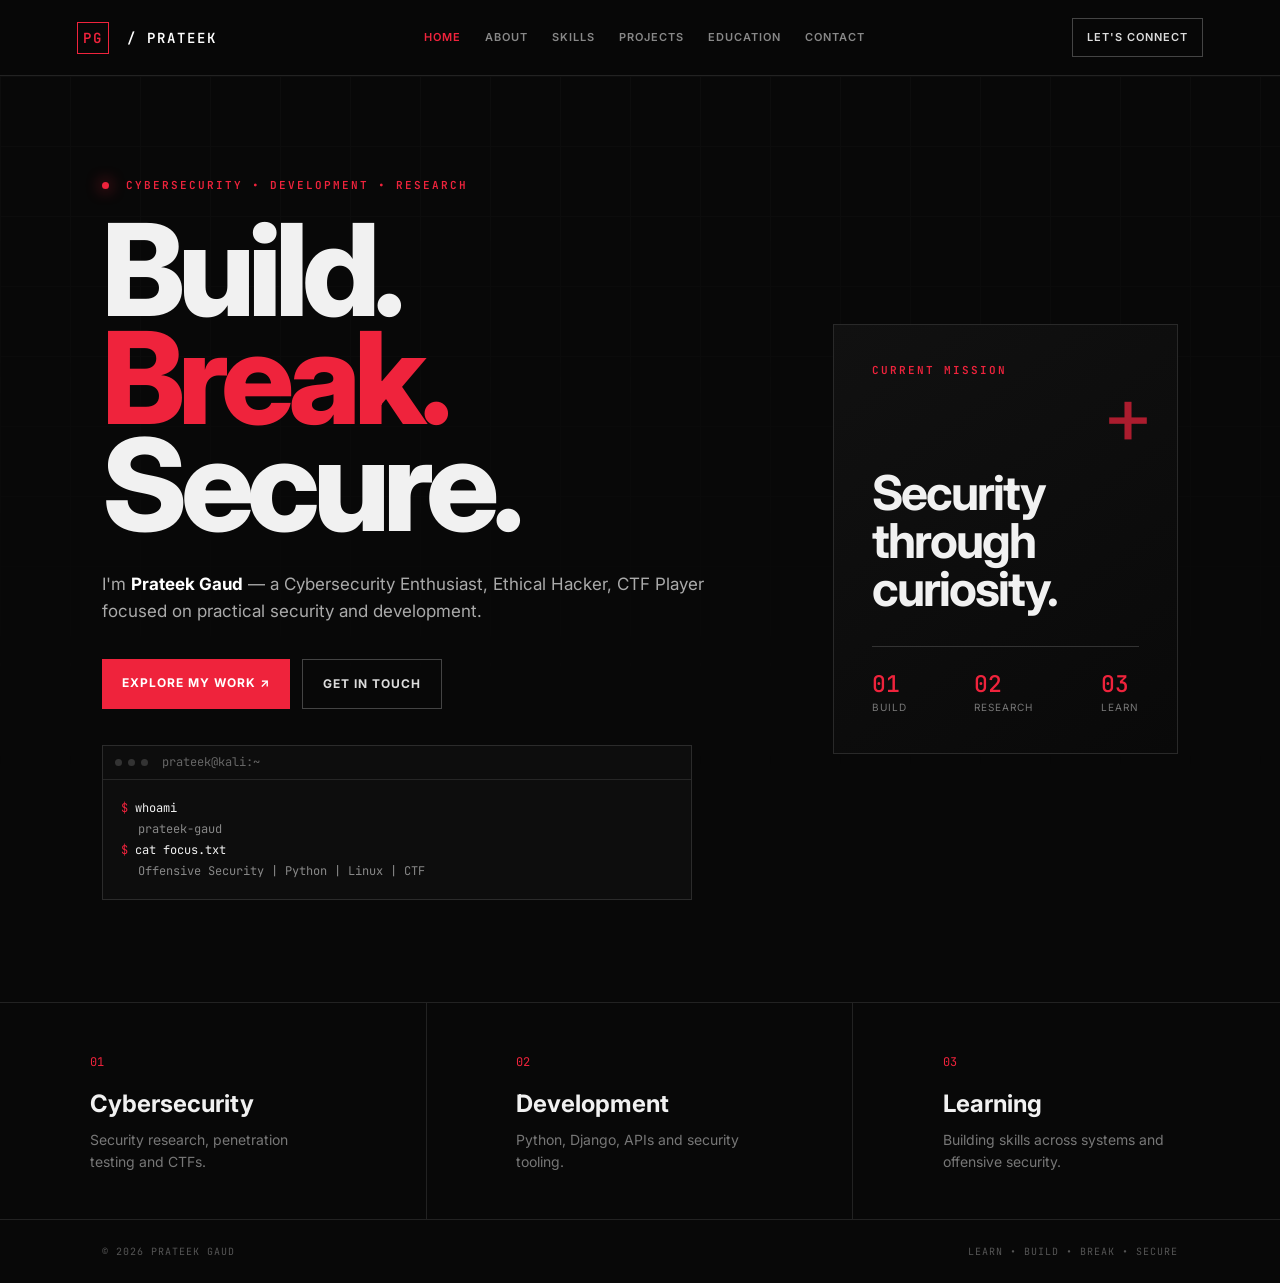
==== index.html @ 1eef25e3 "Add files via upload" ====
<!DOCTYPE html>
<html lang="en">

<head>
    <meta charset="UTF-8">
    <meta name="viewport" content="width=device-width, initial-scale=1.0">
    <meta name="description" content="Prateek Gaud — Cybersecurity Enthusiast, Ethical Hacker and Python Developer.">
    <title>Prateek Gaud | Home</title>
    <link rel="preconnect" href="https://fonts.googleapis.com">
    <link rel="preconnect" href="https://fonts.gstatic.com" crossorigin>
    <link
        href="https://fonts.googleapis.com/css2?family=Inter:wght@400;500;600;700;800&family=JetBrains+Mono:wght@400;500;600&display=swap"
        rel="stylesheet">
    <link rel="stylesheet" href="style.css">
</head>

<body>
    <header class="nav"><a class="logo" href="index.html"><span>PG</span> / PRATEEK</a>
        <nav><a class="active" href="index.html">Home</a><a href="about.html">About</a><a
                href="skills.html">Skills</a><a href="projects.html">Projects</a><a
                href="education.html">Education</a><a href="contact.html">Contact</a></nav>
        <a class="nav-cta" href="contact.html">Let's Connect</a>
    </header>
    <main>
        <section class="hero">
            <div class="hero-grid"></div>
            <div class="hero-copy">
                <p class="eyebrow"><span class="pulse"></span> CYBERSECURITY • DEVELOPMENT • RESEARCH</p>
                <h1>Build.<br><em>Break.</em><br>Secure.</h1>
                <p class="hero-text">I'm <strong>Prateek Gaud</strong> — a Cybersecurity Enthusiast, Ethical Hacker, CTF
                    Player focused on practical security and development.</p>
                <div class="hero-actions"><a class="btn primary" href="projects.html">Explore My Work ↗</a><a
                        class="btn ghost" href="contact.html">Get In Touch</a></div>
                <div class="terminal">
                    <div class="terminal-top"><i></i><i></i><i></i><span>prateek@kali:~</span></div>
                    <div class="terminal-body">
                        <p><span class="prompt">$</span> whoami</p>
                        <p class="out">prateek-gaud</p>
                        <p><span class="prompt">$</span> cat focus.txt</p>
                        <p class="out">Offensive Security | Python | Linux | CTF</p>
                    </div>
                </div>
            </div>
            <aside class="hero-card">
                <div class="card-tag">CURRENT MISSION</div>
                <div class="crosshair">+</div>
                <h3>Security<br>through<br>curiosity.</h3>
                <div class="stats">
                    <div><strong>01</strong><span>Build</span></div>
                    <div><strong>02</strong><span>Research</span></div>
                    <div><strong>03</strong><span>Learn</span></div>
                </div>
            </aside>
        </section>
        <section class="home-strip">
            <div><span>01</span>
                <h2>Cybersecurity</h2>
                <p>Security research, penetration testing and CTFs.</p>
            </div>
            <div><span>02</span>
                <h2>Development</h2>
                <p>Python, Django, APIs and security tooling.</p>
            </div>
            <div><span>03</span>
                <h2>Learning</h2>
                <p>Building skills across systems and offensive security.</p>
            </div>
        </section>
    </main>
    <footer><span>© 2026 PRATEEK GAUD</span><span>LEARN • BUILD • BREAK • SECURE</span></footer>
</body>

</html>
---- style.css ----
* {
    box-sizing: border-box;
    margin: 0;
    padding: 0
}

html {
    scroll-behavior: smooth
}

body {
    background: #080808;
    color: #f1f1f1;
    font-family: Inter, system-ui, sans-serif;
    line-height: 1.6;
    min-height: 100vh
}

.nav {
    height: 76px;
    padding: 0 6vw;
    display: flex;
    align-items: center;
    justify-content: space-between;
    border-bottom: 1px solid #222;
    position: sticky;
    top: 0;
    background: rgba(8, 8, 8, .9);
    backdrop-filter: blur(14px);
    z-index: 9
}

.logo {
    color: #fff;
    text-decoration: none;
    font: 600 14px "JetBrains Mono", monospace;
    letter-spacing: 2px
}

.logo span {
    display: inline-grid;
    place-items: center;
    width: 32px;
    height: 32px;
    border: 1px solid #ef233c;
    color: #ef233c;
    margin-right: 8px
}

.nav nav {
    display: flex;
    gap: 24px
}

.nav nav a,
.nav-cta {
    color: #888;
    text-decoration: none;
    font-size: 11px;
    font-weight: 600;
    letter-spacing: 1px;
    text-transform: uppercase
}

.nav nav a:hover,
.nav nav a.active {
    color: #ef233c
}

.nav-cta {
    border: 1px solid #444;
    padding: 10px 14px;
    color: #ddd
}

.hero {
    min-height: calc(100vh - 76px);
    padding: 8vw;
    display: grid;
    grid-template-columns: 1.3fr .7fr;
    gap: 7vw;
    align-items: center;
    position: relative
}

.hero-grid {
    position: absolute;
    inset: 0;
    background-image: linear-gradient(#171717 1px, transparent 1px), linear-gradient(90deg, #171717 1px, transparent 1px);
    background-size: 70px 70px;
    mask-image: linear-gradient(to bottom, black, transparent 75%);
    opacity: .35
}

.hero-copy,
.hero-card {
    position: relative;
    z-index: 1
}

.eyebrow,
.kicker,
.project-meta,
.card-tag,
.label,
.edu-status {
    font: 600 11px "JetBrains Mono", monospace;
    letter-spacing: 2px;
    color: #ef233c
}

.pulse {
    display: inline-block;
    width: 7px;
    height: 7px;
    border-radius: 50%;
    background: #ef233c;
    box-shadow: 0 0 15px #ef233c;
    margin-right: 8px
}

.hero h1 {
    font-size: clamp(70px, 10vw, 150px);
    line-height: .84;
    letter-spacing: -7px;
    margin: 24px 0 32px;
    font-weight: 800
}

.hero h1 em {
    font-style: normal;
    color: #ef233c
}

.hero-text {
    max-width: 650px;
    color: #aaa;
    font-size: 17px
}

.hero-text strong {
    color: #fff
}

.hero-actions {
    display: flex;
    gap: 12px;
    margin: 34px 0
}

.btn {
    display: inline-block;
    padding: 14px 20px;
    text-decoration: none;
    font-size: 12px;
    font-weight: 700;
    text-transform: uppercase;
    letter-spacing: 1px
}

.btn.primary {
    background: #ef233c;
    color: #fff
}

.btn.ghost {
    border: 1px solid #444;
    color: #ddd
}

.terminal {
    max-width: 590px;
    border: 1px solid #2b2b2b;
    background: #0d0d0d;
    margin-top: 36px;
    font: 12px "JetBrains Mono", monospace
}

.terminal-top {
    height: 34px;
    border-bottom: 1px solid #262626;
    display: flex;
    align-items: center;
    gap: 6px;
    padding: 0 12px;
    color: #666
}

.terminal-top i {
    width: 7px;
    height: 7px;
    border-radius: 50%;
    background: #333
}

.terminal-top span {
    margin-left: 8px
}

.terminal-body {
    padding: 15px 18px
}

.terminal-body p {
    margin: 5px 0
}

.prompt {
    color: #ef233c
}

.out {
    color: #888;
    padding-left: 17px
}

.hero-card {
    border: 1px solid #292929;
    padding: 38px;
    background: linear-gradient(145deg, #111, #090909);
    min-height: 430px;
    display: flex;
    flex-direction: column;
    justify-content: space-between
}

.crosshair {
    font: 80px "JetBrains Mono";
    color: #ef233c;
    opacity: .7;
    position: absolute;
    right: 25px;
    top: 40px
}

.hero-card h3 {
    font-size: 48px;
    line-height: 1;
    letter-spacing: -2px;
    margin-top: 60px
}

.stats {
    border-top: 1px solid #333;
    padding-top: 22px;
    display: flex;
    justify-content: space-between
}

.stats div {
    display: flex;
    flex-direction: column
}

.stats strong {
    font: 500 23px "JetBrains Mono";
    color: #ef233c
}

.stats span {
    font-size: 10px;
    text-transform: uppercase;
    color: #777;
    letter-spacing: 1px
}

.home-strip {
    display: grid;
    grid-template-columns: repeat(3, 1fr);
    border-top: 1px solid #222
}

.home-strip>div {
    padding: 45px 7vw;
    border-right: 1px solid #222
}

.home-strip>div:last-child {
    border-right: 0
}

.home-strip span {
    color: #ef233c;
    font: 12px "JetBrains Mono"
}

.home-strip h2 {
    margin: 12px 0 5px
}

.home-strip p {
    color: #777;
    font-size: 14px
}

.page {
    padding: 100px 8vw;
    min-height: calc(100vh - 130px)
}

.page-head {
    max-width: 850px;
    padding-bottom: 85px
}

.page-head h1 {
    font-size: clamp(55px, 8vw, 105px);
    line-height: .92;
    letter-spacing: -5px;
    margin: 18px 0 24px
}

.page-head h1 span,
.page h2 span,
.contact-page h1 span {
    color: #ef233c
}

.page-head>p:last-child {
    color: #777;
    font-size: 17px;
    max-width: 650px
}

.content-grid {
    display: grid;
    grid-template-columns: .7fr 1.3fr;
    gap: 7vw;
    border-top: 1px solid #292929;
    padding-top: 55px
}

.content-grid h2 {
    font-size: 55px;
    line-height: .95;
    letter-spacing: -3px
}

.prose {
    max-width: 720px;
    color: #999;
    font-size: 17px
}

.prose p+p {
    margin-top: 20px
}

.quote {
    margin-top: 100px;
    padding: 45px;
    border-left: 2px solid #ef233c;
    background: #0d0d0d;
    color: #aaa;
    font: 18px "JetBrains Mono";
    max-width: 850px
}

.skill-grid {
    display: grid;
    grid-template-columns: 1fr 1fr;
    border-top: 1px solid #292929
}

.skill-grid.large {
    max-width: 1000px
}

.skill {
    padding: 35px 30px 38px 0;
    border-bottom: 1px solid #292929
}

.skill:nth-child(odd) {
    border-right: 1px solid #292929;
    padding-right: 45px
}

.skill:nth-child(even) {
    padding-left: 45px
}

.num,
.project-number {
    font: 12px "JetBrains Mono";
    color: #ef233c
}

.skill h3 {
    margin: 17px 0 8px;
    font-size: 25px
}

.skill p {
    color: #777;
    font-size: 14px
}

.project-list {
    border-top: 1px solid #292929
}

.project {
    display: grid;
    grid-template-columns: 60px 1fr 45px;
    gap: 25px;
    padding: 34px 0;
    border-bottom: 1px solid #292929;
    align-items: start
}

.project-main h3 {
    font-size: 32px;
    margin: 7px 0
}

.project-main p {
    color: #888;
    max-width: 750px
}

.tags {
    display: flex;
    flex-wrap: wrap;
    gap: 8px;
    margin-top: 18px
}

.tags span {
    border: 1px solid #333;
    padding: 5px 9px;
    color: #777;
    font: 10px "JetBrains Mono"
}

.arrow {
    color: #ef233c;
    text-decoration: none;
    font-size: 25px
}

.education-timeline {
    border-left: 1px solid #333;
    max-width: 1000px
}

.edu-card {
    display: grid;
    grid-template-columns: 150px 1fr;
    gap: 30px;
    padding: 0 0 65px 35px;
    position: relative
}

.edu-card:before {
    content: "";
    position: absolute;
    left: -4px;
    top: 5px;
    width: 7px;
    height: 7px;
    border-radius: 50%;
    background: #555
}

.edu-card.current:before {
    background: #ef233c;
    box-shadow: 0 0 12px #ef233c
}

.edu-year {
    font: 12px "JetBrains Mono";
    color: #ef233c
}

.edu-card h2 {
    font-size: 29px;
    margin: 8px 0
}

.edu-date {
    font: 12px "JetBrains Mono";
    color: #666;
    margin-bottom: 14px
}

.edu-card p:not(.edu-date) {
    color: #777;
    max-width: 700px
}

.contact-page {
    min-height: calc(100vh - 130px);
    display: flex;
    flex-direction: column;
    align-items: center;
    justify-content: center;
    text-align: center;
    padding: 100px 7vw;
    background: radial-gradient(circle at 50% 40%, #210b0f 0, #080808 42%)
}

.contact-page h1 {
    font-size: clamp(55px, 8vw, 110px);
    line-height: .9;
    letter-spacing: -5px;
    margin: 20px 0
}

.contact-page>p:not(.kicker) {
    color: #888
}

.contact-links {
    display: flex;
    justify-content: center;
    gap: 12px;
    margin-top: 38px;
    flex-wrap: wrap
}

.contact-links a {
    color: #fff;
    text-decoration: none;
    border: 1px solid #333;
    padding: 13px 20px;
    font-size: 12px;
    text-transform: uppercase;
    letter-spacing: 1px
}

.contact-links a:hover {
    border-color: #ef233c;
    color: #ef233c
}

.contact-note {
    margin-top: 30px;
    color: #555;
    font-size: 11px;
    font-family: "JetBrains Mono"
}

footer {
    padding: 25px 8vw;
    border-top: 1px solid #222;
    display: flex;
    justify-content: space-between;
    color: #555;
    font: 10px "JetBrains Mono";
    letter-spacing: 1px
}

@media(max-width:900px) {
    .nav {
        padding: 0 5vw
    }

    .nav nav {
        display: none
    }

    .nav-cta {
        padding: 9px 11px
    }

    .hero {
        grid-template-columns: 1fr;
        padding: 80px 7vw
    }

    .hero h1 {
        font-size: 18vw;
        letter-spacing: -4px
    }

    .hero-card {
        display: none
    }

    .home-strip {
        grid-template-columns: 1fr
    }

    .home-strip>div {
        border-right: 0;
        border-bottom: 1px solid #222;
        padding: 35px 7vw
    }

    .page {
        padding: 75px 7vw
    }

    .content-grid {
        grid-template-columns: 1fr;
        gap: 45px
    }

    .skill-grid {
        grid-template-columns: 1fr
    }

    .skill:nth-child(odd) {
        border-right: 0;
        padding-right: 0
    }

    .skill:nth-child(even) {
        padding-left: 0
    }

    .project {
        grid-template-columns: 35px 1fr 25px
    }

    .project-main h3 {
        font-size: 25px
    }

    .edu-card {
        grid-template-columns: 1fr;
        gap: 8px
    }

    .contact-page h1 {
        letter-spacing: -3px
    }

    footer {
        padding: 22px 7vw;
        gap: 12px;
        flex-direction: column
    }
}
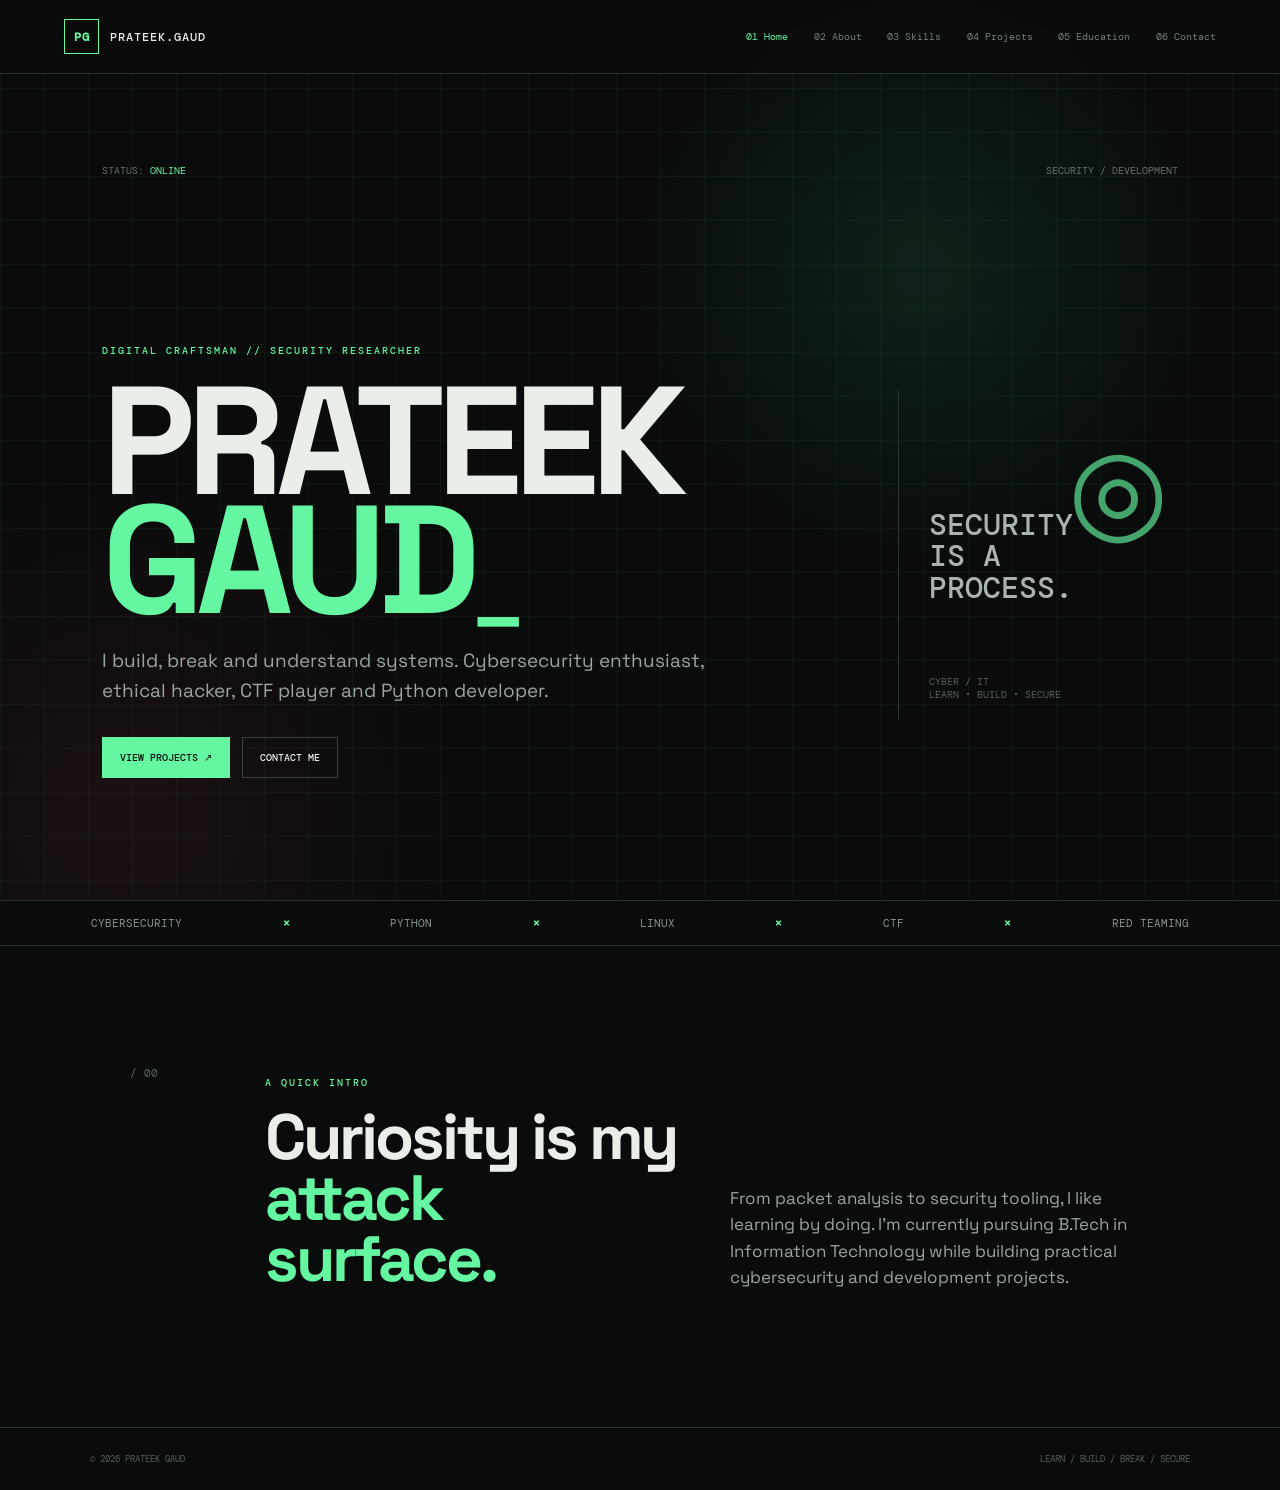
==== commit 0f660658: "Add files via upload" ====
--- a/index.html
+++ b/index.html
@@ -1,73 +1,59 @@
-<!DOCTYPE html>
+<!doctype html>
 <html lang="en">
 
 <head>
-    <meta charset="UTF-8">
-    <meta name="viewport" content="width=device-width, initial-scale=1.0">
+    <meta charset="utf-8">
+    <meta name="viewport" content="width=device-width,initial-scale=1">
     <meta name="description" content="Prateek Gaud — Cybersecurity Enthusiast, Ethical Hacker and Python Developer.">
-    <title>Prateek Gaud | Home</title>
+    <title>PRATEEK // Cybersecurity Portfolio</title>
     <link rel="preconnect" href="https://fonts.googleapis.com">
     <link rel="preconnect" href="https://fonts.gstatic.com" crossorigin>
     <link
-        href="https://fonts.googleapis.com/css2?family=Inter:wght@400;500;600;700;800&family=JetBrains+Mono:wght@400;500;600&display=swap"
+        href="https://fonts.googleapis.com/css2?family=DM+Mono:wght@400;500&family=Space+Grotesk:wght@400;500;600;700&display=swap"
         rel="stylesheet">
     <link rel="stylesheet" href="style.css">
 </head>
 
 <body>
-    <header class="nav"><a class="logo" href="index.html"><span>PG</span> / PRATEEK</a>
-        <nav><a class="active" href="index.html">Home</a><a href="about.html">About</a><a
-                href="skills.html">Skills</a><a href="projects.html">Projects</a><a
-                href="education.html">Education</a><a href="contact.html">Contact</a></nav>
-        <a class="nav-cta" href="contact.html">Let's Connect</a>
+    <div class="bg-grid"></div>
+    <div class="scanline"></div>
+    <header class="topbar"><a class="brand" href="index.html"><b>PG</b><span>PRATEEK.GAUD</span></a><button class="menu"
+            aria-label="Open menu"><span></span><span></span><span></span></button>
+        <nav><a class="active" href="index.html">01 Home</a><a class="" href="about.html">02 About</a><a class=""
+                href="skills.html">03 Skills</a><a class="" href="projects.html">04 Projects</a><a class=""
+                href="education.html">05 Education</a><a class="" href="contact.html">06 Contact</a></nav>
     </header>
     <main>
         <section class="hero">
-            <div class="hero-grid"></div>
-            <div class="hero-copy">
-                <p class="eyebrow"><span class="pulse"></span> CYBERSECURITY • DEVELOPMENT • RESEARCH</p>
-                <h1>Build.<br><em>Break.</em><br>Secure.</h1>
-                <p class="hero-text">I'm <strong>Prateek Gaud</strong> — a Cybersecurity Enthusiast, Ethical Hacker, CTF
-                    Player focused on practical security and development.</p>
-                <div class="hero-actions"><a class="btn primary" href="projects.html">Explore My Work ↗</a><a
-                        class="btn ghost" href="contact.html">Get In Touch</a></div>
-                <div class="terminal">
-                    <div class="terminal-top"><i></i><i></i><i></i><span>prateek@kali:~</span></div>
-                    <div class="terminal-body">
-                        <p><span class="prompt">$</span> whoami</p>
-                        <p class="out">prateek-gaud</p>
-                        <p><span class="prompt">$</span> cat focus.txt</p>
-                        <p class="out">Offensive Security | Python | Linux | CTF</p>
-                    </div>
-                </div>
+            <div class="hero-top"><span>STATUS: <i>ONLINE</i></span><span>SECURITY / DEVELOPMENT</span></div>
+            <div class="hero-title">
+                <p class="tiny">DIGITAL CRAFTSMAN // SECURITY RESEARCHER</p>
+                <h1>PRATEEK<br><span>GAUD<span class="cursor">_</span></span></h1>
+                <p class="lead">I build, break and understand systems. Cybersecurity enthusiast, ethical hacker, CTF
+                    player and Python developer.</p>
+                <div class="buttons"><a class="btn hot" href="projects.html">VIEW PROJECTS ↗</a><a class="btn"
+                        href="contact.html">CONTACT ME</a></div>
             </div>
-            <aside class="hero-card">
-                <div class="card-tag">CURRENT MISSION</div>
-                <div class="crosshair">+</div>
-                <h3>Security<br>through<br>curiosity.</h3>
-                <div class="stats">
-                    <div><strong>01</strong><span>Build</span></div>
-                    <div><strong>02</strong><span>Research</span></div>
-                    <div><strong>03</strong><span>Learn</span></div>
-                </div>
-            </aside>
-        </section>
-        <section class="home-strip">
-            <div><span>01</span>
-                <h2>Cybersecurity</h2>
-                <p>Security research, penetration testing and CTFs.</p>
-            </div>
-            <div><span>02</span>
-                <h2>Development</h2>
-                <p>Python, Django, APIs and security tooling.</p>
-            </div>
-            <div><span>03</span>
-                <h2>Learning</h2>
-                <p>Building skills across systems and offensive security.</p>
+            <div class="hero-ascii">
+                <div class="orbit">◎</div>
+                <p>SECURITY<br>IS A<br>PROCESS.</p><span class="coord">CYBER / IT<br>LEARN • BUILD • SECURE</span>
             </div>
         </section>
+        <section class="ticker">
+            <span>CYBERSECURITY</span><b>×</b><span>PYTHON</span><b>×</b><span>LINUX</span><b>×</b><span>CTF</span><b>×</b><span>RED
+                TEAMING</span></section>
+        <section class="intro">
+            <div class="section-no">/ 00</div>
+            <div>
+                <p class="tiny">A QUICK INTRO</p>
+                <h2>Curiosity is my<br><em>attack surface.</em></h2>
+            </div>
+            <p class="copy">From packet analysis to security tooling, I like learning by doing. I’m currently pursuing
+                B.Tech in Information Technology while building practical cybersecurity and development projects.</p>
+        </section>
     </main>
-    <footer><span>© 2026 PRATEEK GAUD</span><span>LEARN • BUILD • BREAK • SECURE</span></footer>
+    <footer><span>© 2026 PRATEEK GAUD</span><span>LEARN / BUILD / BREAK / SECURE</span></footer>
+    <script src="script.js"></script>
 </body>
 
 </html>
--- a/style.css
+++ b/style.css
@@ -1,7 +1,5 @@
 * {
-    box-sizing: border-box;
-    margin: 0;
-    padding: 0
+    box-sizing: border-box
 }
 
 html {
@@ -9,627 +7,713 @@
 }
 
 body {
-    background: #080808;
-    color: #f1f1f1;
-    font-family: Inter, system-ui, sans-serif;
-    line-height: 1.6;
-    min-height: 100vh
-}
-
-.nav {
-    height: 76px;
-    padding: 0 6vw;
+    margin: 0;
+    background: #0a0c0b;
+    color: #e9eee9;
+    font-family: "Space Grotesk", sans-serif;
+    line-height: 1.55;
+    overflow-x: hidden
+}
+
+a {
+    color: inherit
+}
+
+.bg-grid {
+    position: fixed;
+    inset: 0;
+    z-index: -3;
+    background-image: linear-gradient(rgba(105, 255, 170, .045) 1px, transparent 1px), linear-gradient(90deg, rgba(105, 255, 170, .045) 1px, transparent 1px);
+    background-size: 44px 44px
+}
+
+.bg-grid:after {
+    content: "";
+    position: absolute;
+    inset: 0;
+    background: radial-gradient(circle at 72% 30%, rgba(62, 255, 155, .09), transparent 27%), radial-gradient(circle at 10% 90%, rgba(255, 75, 105, .07), transparent 25%)
+}
+
+.scanline {
+    position: fixed;
+    inset: 0;
+    pointer-events: none;
+    z-index: 20;
+    background: repeating-linear-gradient(0deg, transparent 0 3px, rgba(255, 255, 255, .012) 4px)
+}
+
+.topbar {
+    height: 74px;
+    padding: 0 clamp(18px, 5vw, 70px);
     display: flex;
     align-items: center;
     justify-content: space-between;
-    border-bottom: 1px solid #222;
+    border-bottom: 1px solid #26302a;
+    background: rgba(10, 12, 11, .86);
+    backdrop-filter: blur(12px);
     position: sticky;
     top: 0;
-    background: rgba(8, 8, 8, .9);
-    backdrop-filter: blur(14px);
-    z-index: 9
-}
-
-.logo {
-    color: #fff;
+    z-index: 10
+}
+
+.brand {
     text-decoration: none;
-    font: 600 14px "JetBrains Mono", monospace;
-    letter-spacing: 2px
-}
-
-.logo span {
-    display: inline-grid;
+    display: flex;
+    align-items: center;
+    gap: 11px;
+    font: 500 12px "DM Mono";
+    letter-spacing: 1px
+}
+
+.brand b {
+    width: 35px;
+    height: 35px;
+    display: grid;
     place-items: center;
-    width: 32px;
-    height: 32px;
-    border: 1px solid #ef233c;
-    color: #ef233c;
-    margin-right: 8px
-}
-
-.nav nav {
-    display: flex;
-    gap: 24px
-}
-
-.nav nav a,
-.nav-cta {
-    color: #888;
+    border: 1px solid #65f6a2;
+    color: #65f6a2
+}
+
+.topbar nav {
+    display: flex;
+    gap: clamp(12px, 2vw, 30px)
+}
+
+.topbar nav a {
+    font: 400 10px "DM Mono";
     text-decoration: none;
-    font-size: 11px;
-    font-weight: 600;
-    letter-spacing: 1px;
-    text-transform: uppercase
-}
-
-.nav nav a:hover,
-.nav nav a.active {
-    color: #ef233c
-}
-
-.nav-cta {
-    border: 1px solid #444;
-    padding: 10px 14px;
-    color: #ddd
+    color: #758078
+}
+
+.topbar nav a:hover,
+.topbar nav a.active {
+    color: #65f6a2
+}
+
+.menu {
+    display: none;
+    background: none;
+    border: 0;
+    padding: 5px
+}
+
+.menu span {
+    display: block;
+    width: 24px;
+    height: 2px;
+    background: #65f6a2;
+    margin: 5px
 }
 
 .hero {
-    min-height: calc(100vh - 76px);
-    padding: 8vw;
-    display: grid;
-    grid-template-columns: 1.3fr .7fr;
-    gap: 7vw;
-    align-items: center;
+    min-height: calc(100vh - 74px);
+    padding: clamp(35px, 7vw, 100px) clamp(20px, 8vw, 120px);
+    display: grid;
+    grid-template-columns: 1fr 280px;
+    gap: 60px;
     position: relative
 }
 
-.hero-grid {
-    position: absolute;
-    inset: 0;
-    background-image: linear-gradient(#171717 1px, transparent 1px), linear-gradient(90deg, #171717 1px, transparent 1px);
-    background-size: 70px 70px;
-    mask-image: linear-gradient(to bottom, black, transparent 75%);
-    opacity: .35
-}
-
-.hero-copy,
-.hero-card {
-    position: relative;
-    z-index: 1
-}
-
-.eyebrow,
-.kicker,
-.project-meta,
-.card-tag,
-.label,
-.edu-status {
-    font: 600 11px "JetBrains Mono", monospace;
+.hero-top {
+    grid-column: 1/-1;
+    display: flex;
+    justify-content: space-between;
+    font: 10px "DM Mono";
+    color: #68736c
+}
+
+.hero-top i {
+    color: #65f6a2;
+    font-style: normal
+}
+
+.hero-title {
+    align-self: center
+}
+
+.tiny,
+.page-number,
+.contact-code {
+    font: 500 10px "DM Mono";
     letter-spacing: 2px;
-    color: #ef233c
-}
-
-.pulse {
-    display: inline-block;
-    width: 7px;
-    height: 7px;
-    border-radius: 50%;
-    background: #ef233c;
-    box-shadow: 0 0 15px #ef233c;
-    margin-right: 8px
+    color: #65f6a2
 }
 
 .hero h1 {
-    font-size: clamp(70px, 10vw, 150px);
-    line-height: .84;
-    letter-spacing: -7px;
-    margin: 24px 0 32px;
-    font-weight: 800
-}
-
-.hero h1 em {
-    font-style: normal;
-    color: #ef233c
-}
-
-.hero-text {
+    font-size: clamp(68px, 12vw, 175px);
+    line-height: .78;
+    letter-spacing: -8px;
+    margin: 25px 0
+}
+
+.hero h1 span {
+    color: #65f6a2
+}
+
+.cursor {
+    font-size: .55em;
+    animation: blink 1s infinite
+}
+
+.lead {
     max-width: 650px;
-    color: #aaa;
-    font-size: 17px
-}
-
-.hero-text strong {
-    color: #fff
-}
-
-.hero-actions {
+    color: #9aa59d;
+    font-size: clamp(15px, 1.7vw, 19px)
+}
+
+.buttons {
     display: flex;
     gap: 12px;
-    margin: 34px 0
+    margin-top: 32px;
+    flex-wrap: wrap
 }
 
 .btn {
     display: inline-block;
-    padding: 14px 20px;
     text-decoration: none;
+    border: 1px solid #354139;
+    padding: 13px 17px;
+    font: 500 10px "DM Mono"
+}
+
+.btn.hot {
+    background: #65f6a2;
+    color: #08100b;
+    border-color: #65f6a2
+}
+
+.hero-ascii {
+    align-self: center;
+    border-left: 1px solid #29352d;
+    padding: 30px;
+    width: 100%;
+    min-height: 330px;
+    display: flex;
+    flex-direction: column;
+    justify-content: center;
+    position: relative
+}
+
+.hero-ascii p {
+    font: 500 30px/1.05 "DM Mono";
+    color: #aab4ad
+}
+
+.orbit {
+    font-size: 115px;
+    color: #65f6a2;
+    opacity: .65;
+    text-align: center;
+    position: absolute;
+    right: 10px;
+    top: 10px
+}
+
+.coord {
+    position: absolute;
+    bottom: 20px;
+    font: 10px "DM Mono";
+    color: #556158
+}
+
+.ticker {
+    border-top: 1px solid #29352d;
+    border-bottom: 1px solid #29352d;
+    padding: 15px 4vw;
+    display: flex;
+    justify-content: space-around;
+    gap: 20px;
+    overflow: hidden;
+    white-space: nowrap;
+    font: 11px "DM Mono";
+    color: #87938a
+}
+
+.ticker b {
+    color: #65f6a2
+}
+
+.intro {
+    max-width: 1200px;
+    margin: auto;
+    padding: 120px 7vw;
+    display: grid;
+    grid-template-columns: 90px 1fr 1fr;
+    gap: 45px
+}
+
+.section-no {
+    font: 11px "DM Mono";
+    color: #59645d
+}
+
+.intro h2 {
+    font-size: clamp(40px, 5vw, 70px);
+    line-height: .95;
+    letter-spacing: -3px;
+    margin: 18px 0
+}
+
+.intro em,
+.page-heading em,
+.contact em {
+    font-style: normal;
+    color: #65f6a2
+}
+
+.copy {
+    color: #8d9890;
+    align-self: end;
+    max-width: 520px
+}
+
+.page {
+    max-width: 1250px;
+    margin: auto;
+    padding: 90px clamp(20px, 7vw, 100px);
+    min-height: calc(100vh - 130px)
+}
+
+.page-heading {
+    margin: 22px 0 80px
+}
+
+.page-heading h1 {
+    font-size: clamp(65px, 10vw, 135px);
+    line-height: .8;
+    letter-spacing: -7px;
+    margin: 25px 0
+}
+
+.about-layout {
+    display: grid;
+    grid-template-columns: 330px 1fr;
+    gap: 80px;
+    border-top: 1px solid #29352d;
+    padding-top: 50px
+}
+
+.profile-mark {
+    height: 300px;
+    border: 1px solid #344139;
+    display: flex;
+    flex-direction: column;
+    justify-content: space-between;
+    padding: 25px;
+    background: linear-gradient(135deg, rgba(101, 246, 162, .07), transparent)
+}
+
+.profile-mark span {
+    font-size: 100px;
+    font-weight: 700;
+    color: #65f6a2;
+    line-height: 1
+}
+
+.profile-mark small {
+    font: 10px "DM Mono";
+    color: #647168
+}
+
+.copy {
+    font-size: 17px;
+    color: #9aa49d
+}
+
+.copy p+p {
+    margin-top: 22px
+}
+
+.facts {
+    display: grid;
+    grid-template-columns: repeat(3, 1fr);
+    margin-top: 80px;
+    border-top: 1px solid #29352d
+}
+
+.facts div {
+    padding: 30px 25px;
+    border-right: 1px solid #29352d
+}
+
+.facts div:last-child {
+    border-right: 0
+}
+
+.facts span {
+    font: 10px "DM Mono";
+    color: #65f6a2
+}
+
+.facts b {
+    display: block;
+    margin: 15px 0 5px
+}
+
+.facts p {
+    color: #69756d;
+    font-size: 13px
+}
+
+.skill-cards {
+    display: grid;
+    grid-template-columns: 1fr 1fr;
+    gap: 1px;
+    background: #29352d;
+    border: 1px solid #29352d
+}
+
+.skill-cards article {
+    background: #0b0e0c;
+    padding: 35px;
+    min-height: 260px
+}
+
+.skill-cards span {
+    font: 10px "DM Mono";
+    color: #65f6a2
+}
+
+.skill-cards h2 {
+    font-size: 30px;
+    line-height: 1;
+    margin: 45px 0 20px
+}
+
+.skill-cards p {
+    color: #758078;
+    font-size: 14px
+}
+
+.project-stack {
+    border-top: 1px solid #29352d
+}
+
+.project-stack article {
+    display: grid;
+    grid-template-columns: 65px 1fr 50px;
+    gap: 20px;
+    padding: 42px 0;
+    border-bottom: 1px solid #29352d
+}
+
+.project-id {
+    font: 12px "DM Mono";
+    color: #65f6a2
+}
+
+.project-stack small {
+    font: 10px "DM Mono";
+    color: #68746b
+}
+
+.project-stack h2 {
+    font-size: clamp(32px, 5vw, 65px);
+    line-height: .9;
+    letter-spacing: -3px;
+    margin: 13px 0
+}
+
+.project-stack p {
+    max-width: 750px;
+    color: #8b958e
+}
+
+.chips {
+    display: flex;
+    gap: 7px;
+    flex-wrap: wrap;
+    margin-top: 20px
+}
+
+.chips i {
+    font: 9px "DM Mono";
+    font-style: normal;
+    border: 1px solid #334037;
+    padding: 5px 8px;
+    color: #6d786f
+}
+
+.project-arrow {
+    color: #65f6a2;
+    font-size: 24px
+}
+
+.edu {
+    max-width: 1000px;
+    border-left: 1px solid #334037
+}
+
+.edu-item {
+    display: grid;
+    grid-template-columns: 110px 30px 1fr;
+    gap: 20px;
+    padding: 0 0 70px 25px;
+    position: relative
+}
+
+.edu-time {
+    font: 11px "DM Mono";
+    color: #65f6a2
+}
+
+.edu-marker {
+    color: #65f6a2;
     font-size: 12px;
-    font-weight: 700;
-    text-transform: uppercase;
-    letter-spacing: 1px
-}
-
-.btn.primary {
-    background: #ef233c;
-    color: #fff
-}
-
-.btn.ghost {
-    border: 1px solid #444;
-    color: #ddd
-}
-
-.terminal {
-    max-width: 590px;
-    border: 1px solid #2b2b2b;
-    background: #0d0d0d;
-    margin-top: 36px;
-    font: 12px "JetBrains Mono", monospace
-}
-
-.terminal-top {
-    height: 34px;
-    border-bottom: 1px solid #262626;
-    display: flex;
-    align-items: center;
-    gap: 6px;
-    padding: 0 12px;
-    color: #666
-}
-
-.terminal-top i {
-    width: 7px;
-    height: 7px;
-    border-radius: 50%;
-    background: #333
-}
-
-.terminal-top span {
-    margin-left: 8px
-}
-
-.terminal-body {
-    padding: 15px 18px
-}
-
-.terminal-body p {
-    margin: 5px 0
-}
-
-.prompt {
-    color: #ef233c
-}
-
-.out {
-    color: #888;
-    padding-left: 17px
-}
-
-.hero-card {
-    border: 1px solid #292929;
-    padding: 38px;
-    background: linear-gradient(145deg, #111, #090909);
-    min-height: 430px;
-    display: flex;
-    flex-direction: column;
-    justify-content: space-between
-}
-
-.crosshair {
-    font: 80px "JetBrains Mono";
-    color: #ef233c;
-    opacity: .7;
-    position: absolute;
-    right: 25px;
-    top: 40px
-}
-
-.hero-card h3 {
-    font-size: 48px;
+    margin-left: -31px
+}
+
+.edu-item small {
+    font: 10px "DM Mono";
+    color: #65f6a2
+}
+
+.edu-item h2 {
+    font-size: clamp(27px, 4vw, 45px);
     line-height: 1;
-    letter-spacing: -2px;
-    margin-top: 60px
-}
-
-.stats {
-    border-top: 1px solid #333;
-    padding-top: 22px;
-    display: flex;
-    justify-content: space-between
-}
-
-.stats div {
-    display: flex;
-    flex-direction: column
-}
-
-.stats strong {
-    font: 500 23px "JetBrains Mono";
-    color: #ef233c
-}
-
-.stats span {
-    font-size: 10px;
-    text-transform: uppercase;
-    color: #777;
-    letter-spacing: 1px
-}
-
-.home-strip {
-    display: grid;
-    grid-template-columns: repeat(3, 1fr);
-    border-top: 1px solid #222
-}
-
-.home-strip>div {
-    padding: 45px 7vw;
-    border-right: 1px solid #222
-}
-
-.home-strip>div:last-child {
-    border-right: 0
-}
-
-.home-strip span {
-    color: #ef233c;
-    font: 12px "JetBrains Mono"
-}
-
-.home-strip h2 {
-    margin: 12px 0 5px
-}
-
-.home-strip p {
-    color: #777;
-    font-size: 14px
-}
-
-.page {
-    padding: 100px 8vw;
-    min-height: calc(100vh - 130px)
-}
-
-.page-head {
-    max-width: 850px;
-    padding-bottom: 85px
-}
-
-.page-head h1 {
-    font-size: clamp(55px, 8vw, 105px);
-    line-height: .92;
-    letter-spacing: -5px;
-    margin: 18px 0 24px
-}
-
-.page-head h1 span,
-.page h2 span,
-.contact-page h1 span {
-    color: #ef233c
-}
-
-.page-head>p:last-child {
-    color: #777;
-    font-size: 17px;
-    max-width: 650px
-}
-
-.content-grid {
-    display: grid;
-    grid-template-columns: .7fr 1.3fr;
-    gap: 7vw;
-    border-top: 1px solid #292929;
-    padding-top: 55px
-}
-
-.content-grid h2 {
-    font-size: 55px;
-    line-height: .95;
-    letter-spacing: -3px
-}
-
-.prose {
-    max-width: 720px;
-    color: #999;
-    font-size: 17px
-}
-
-.prose p+p {
-    margin-top: 20px
-}
-
-.quote {
-    margin-top: 100px;
-    padding: 45px;
-    border-left: 2px solid #ef233c;
-    background: #0d0d0d;
-    color: #aaa;
-    font: 18px "JetBrains Mono";
-    max-width: 850px
-}
-
-.skill-grid {
-    display: grid;
-    grid-template-columns: 1fr 1fr;
-    border-top: 1px solid #292929
-}
-
-.skill-grid.large {
-    max-width: 1000px
-}
-
-.skill {
-    padding: 35px 30px 38px 0;
-    border-bottom: 1px solid #292929
-}
-
-.skill:nth-child(odd) {
-    border-right: 1px solid #292929;
-    padding-right: 45px
-}
-
-.skill:nth-child(even) {
-    padding-left: 45px
-}
-
-.num,
-.project-number {
-    font: 12px "JetBrains Mono";
-    color: #ef233c
-}
-
-.skill h3 {
-    margin: 17px 0 8px;
-    font-size: 25px
-}
-
-.skill p {
-    color: #777;
-    font-size: 14px
-}
-
-.project-list {
-    border-top: 1px solid #292929
-}
-
-.project {
-    display: grid;
-    grid-template-columns: 60px 1fr 45px;
-    gap: 25px;
-    padding: 34px 0;
-    border-bottom: 1px solid #292929;
-    align-items: start
-}
-
-.project-main h3 {
-    font-size: 32px;
-    margin: 7px 0
-}
-
-.project-main p {
-    color: #888;
-    max-width: 750px
-}
-
-.tags {
-    display: flex;
-    flex-wrap: wrap;
-    gap: 8px;
-    margin-top: 18px
-}
-
-.tags span {
-    border: 1px solid #333;
-    padding: 5px 9px;
-    color: #777;
-    font: 10px "JetBrains Mono"
-}
-
-.arrow {
-    color: #ef233c;
-    text-decoration: none;
-    font-size: 25px
-}
-
-.education-timeline {
-    border-left: 1px solid #333;
-    max-width: 1000px
-}
-
-.edu-card {
-    display: grid;
-    grid-template-columns: 150px 1fr;
-    gap: 30px;
-    padding: 0 0 65px 35px;
-    position: relative
-}
-
-.edu-card:before {
-    content: "";
-    position: absolute;
-    left: -4px;
-    top: 5px;
-    width: 7px;
-    height: 7px;
-    border-radius: 50%;
-    background: #555
-}
-
-.edu-card.current:before {
-    background: #ef233c;
-    box-shadow: 0 0 12px #ef233c
-}
-
-.edu-year {
-    font: 12px "JetBrains Mono";
-    color: #ef233c
-}
-
-.edu-card h2 {
-    font-size: 29px;
-    margin: 8px 0
-}
-
-.edu-date {
-    font: 12px "JetBrains Mono";
-    color: #666;
-    margin-bottom: 14px
-}
-
-.edu-card p:not(.edu-date) {
-    color: #777;
+    margin: 12px 0
+}
+
+.edu-item .date {
+    font: 10px "DM Mono";
+    color: #68746b
+}
+
+.edu-item p:not(.date) {
+    color: #7d8880;
     max-width: 700px
 }
 
-.contact-page {
+.contact {
     min-height: calc(100vh - 130px);
+    padding: 100px 7vw;
     display: flex;
     flex-direction: column;
     align-items: center;
-    justify-content: center;
     text-align: center;
-    padding: 100px 7vw;
-    background: radial-gradient(circle at 50% 40%, #210b0f 0, #080808 42%)
-}
-
-.contact-page h1 {
-    font-size: clamp(55px, 8vw, 110px);
-    line-height: .9;
-    letter-spacing: -5px;
-    margin: 20px 0
-}
-
-.contact-page>p:not(.kicker) {
-    color: #888
-}
-
-.contact-links {
-    display: flex;
-    justify-content: center;
-    gap: 12px;
-    margin-top: 38px;
-    flex-wrap: wrap
-}
-
-.contact-links a {
-    color: #fff;
+    justify-content: center
+}
+
+.contact h1 {
+    font-size: clamp(65px, 11vw, 145px);
+    line-height: .8;
+    letter-spacing: -8px;
+    margin: 25px 0
+}
+
+.contact>p:not(.note) {
+    color: #7d8880
+}
+
+.contact-grid {
+    width: min(1000px, 100%);
+    display: grid;
+    grid-template-columns: repeat(3, 1fr);
+    gap: 1px;
+    background: #29352d;
+    border: 1px solid #29352d;
+    margin-top: 50px
+}
+
+.contact-grid a {
+    background: #0b0e0c;
     text-decoration: none;
-    border: 1px solid #333;
-    padding: 13px 20px;
-    font-size: 12px;
-    text-transform: uppercase;
-    letter-spacing: 1px
-}
-
-.contact-links a:hover {
-    border-color: #ef233c;
-    color: #ef233c
-}
-
-.contact-note {
-    margin-top: 30px;
-    color: #555;
-    font-size: 11px;
-    font-family: "JetBrains Mono"
+    text-align: left;
+    padding: 28px;
+    display: flex;
+    flex-direction: column;
+    gap: 18px
+}
+
+.contact-grid small,
+.contact-grid span {
+    font: 9px "DM Mono";
+    color: #65f6a2
+}
+
+.contact-grid b {
+    font-size: 25px
+}
+
+.note {
+    font: 10px "DM Mono";
+    color: #4f5952;
+    margin-top: 25px
 }
 
 footer {
-    padding: 25px 8vw;
-    border-top: 1px solid #222;
+    padding: 25px clamp(20px, 7vw, 100px);
+    border-top: 1px solid #29352d;
     display: flex;
     justify-content: space-between;
-    color: #555;
-    font: 10px "JetBrains Mono";
-    letter-spacing: 1px
-}
-
-@media(max-width:900px) {
-    .nav {
-        padding: 0 5vw
-    }
-
-    .nav nav {
+    color: #536057;
+    font: 9px "DM Mono"
+}
+
+@keyframes blink {
+    50% {
+        opacity: 0
+    }
+}
+
+@media(max-width:800px) {
+    .topbar nav {
         display: none
     }
 
-    .nav-cta {
-        padding: 9px 11px
+    .menu {
+        display: block
+    }
+
+    .topbar nav.open {
+        display: flex;
+        position: absolute;
+        top: 74px;
+        left: 0;
+        right: 0;
+        background: #0b0e0c;
+        border-bottom: 1px solid #29352d;
+        padding: 20px;
+        flex-direction: column;
+        gap: 18px
     }
 
     .hero {
         grid-template-columns: 1fr;
+        min-height: auto;
+        padding-top: 50px
+    }
+
+    .hero-top {
+        font-size: 8px
+    }
+
+    .hero h1 {
+        letter-spacing: -5px
+    }
+
+    .hero-ascii {
+        display: none
+    }
+
+    .intro {
+        grid-template-columns: 1fr;
+        gap: 20px;
         padding: 80px 7vw
     }
 
+    .about-layout {
+        grid-template-columns: 1fr;
+        gap: 35px
+    }
+
+    .profile-mark {
+        height: 230px
+    }
+
+    .facts,
+    .skill-cards,
+    .contact-grid {
+        grid-template-columns: 1fr
+    }
+
+    .facts div {
+        border-right: 0;
+        border-bottom: 1px solid #29352d
+    }
+
+    .facts div:last-child {
+        border-bottom: 0
+    }
+
+    .skill-cards article {
+        min-height: 210px
+    }
+
+    .project-stack article {
+        grid-template-columns: 35px 1fr 25px;
+        gap: 12px
+    }
+
+    .project-stack h2 {
+        letter-spacing: -2px
+    }
+
+    .edu-item {
+        grid-template-columns: 70px 20px 1fr;
+        gap: 10px;
+        padding-left: 15px
+    }
+
+    .edu-marker {
+        margin-left: -21px
+    }
+
+    .contact h1 {
+        letter-spacing: -5px
+    }
+
+    .contact-grid {
+        width: 100%
+    }
+
+    footer {
+        flex-direction: column;
+        gap: 10px
+    }
+}
+
+@media(max-width:430px) {
+    .brand span {
+        display: none
+    }
+
+    .hero {
+        padding-left: 18px;
+        padding-right: 18px
+    }
+
     .hero h1 {
-        font-size: 18vw;
-        letter-spacing: -4px
-    }
-
-    .hero-card {
+        font-size: 22vw
+    }
+
+    .page {
+        padding-left: 18px;
+        padding-right: 18px
+    }
+
+    .page-heading h1 {
+        font-size: 19vw
+    }
+
+    .project-stack article {
+        grid-template-columns: 1fr
+    }
+
+    .project-arrow {
         display: none
     }
 
-    .home-strip {
-        grid-template-columns: 1fr
-    }
-
-    .home-strip>div {
-        border-right: 0;
-        border-bottom: 1px solid #222;
-        padding: 35px 7vw
-    }
-
-    .page {
-        padding: 75px 7vw
-    }
-
-    .content-grid {
+    .edu-item {
         grid-template-columns: 1fr;
-        gap: 45px
-    }
-
-    .skill-grid {
-        grid-template-columns: 1fr
-    }
-
-    .skill:nth-child(odd) {
-        border-right: 0;
-        padding-right: 0
-    }
-
-    .skill:nth-child(even) {
-        padding-left: 0
-    }
-
-    .project {
-        grid-template-columns: 35px 1fr 25px
-    }
-
-    .project-main h3 {
-        font-size: 25px
-    }
-
-    .edu-card {
-        grid-template-columns: 1fr;
-        gap: 8px
-    }
-
-    .contact-page h1 {
-        letter-spacing: -3px
-    }
-
-    footer {
-        padding: 22px 7vw;
-        gap: 12px;
-        flex-direction: column
+        padding-left: 12px
+    }
+
+    .edu-marker {
+        position: absolute;
+        left: -4px;
+        top: 0
+    }
+
+    .contact h1 {
+        font-size: 20vw
+    }
+
+    .ticker {
+        justify-content: flex-start
+    }
+
+    .topbar {
+        padding: 0 18px
     }
 }
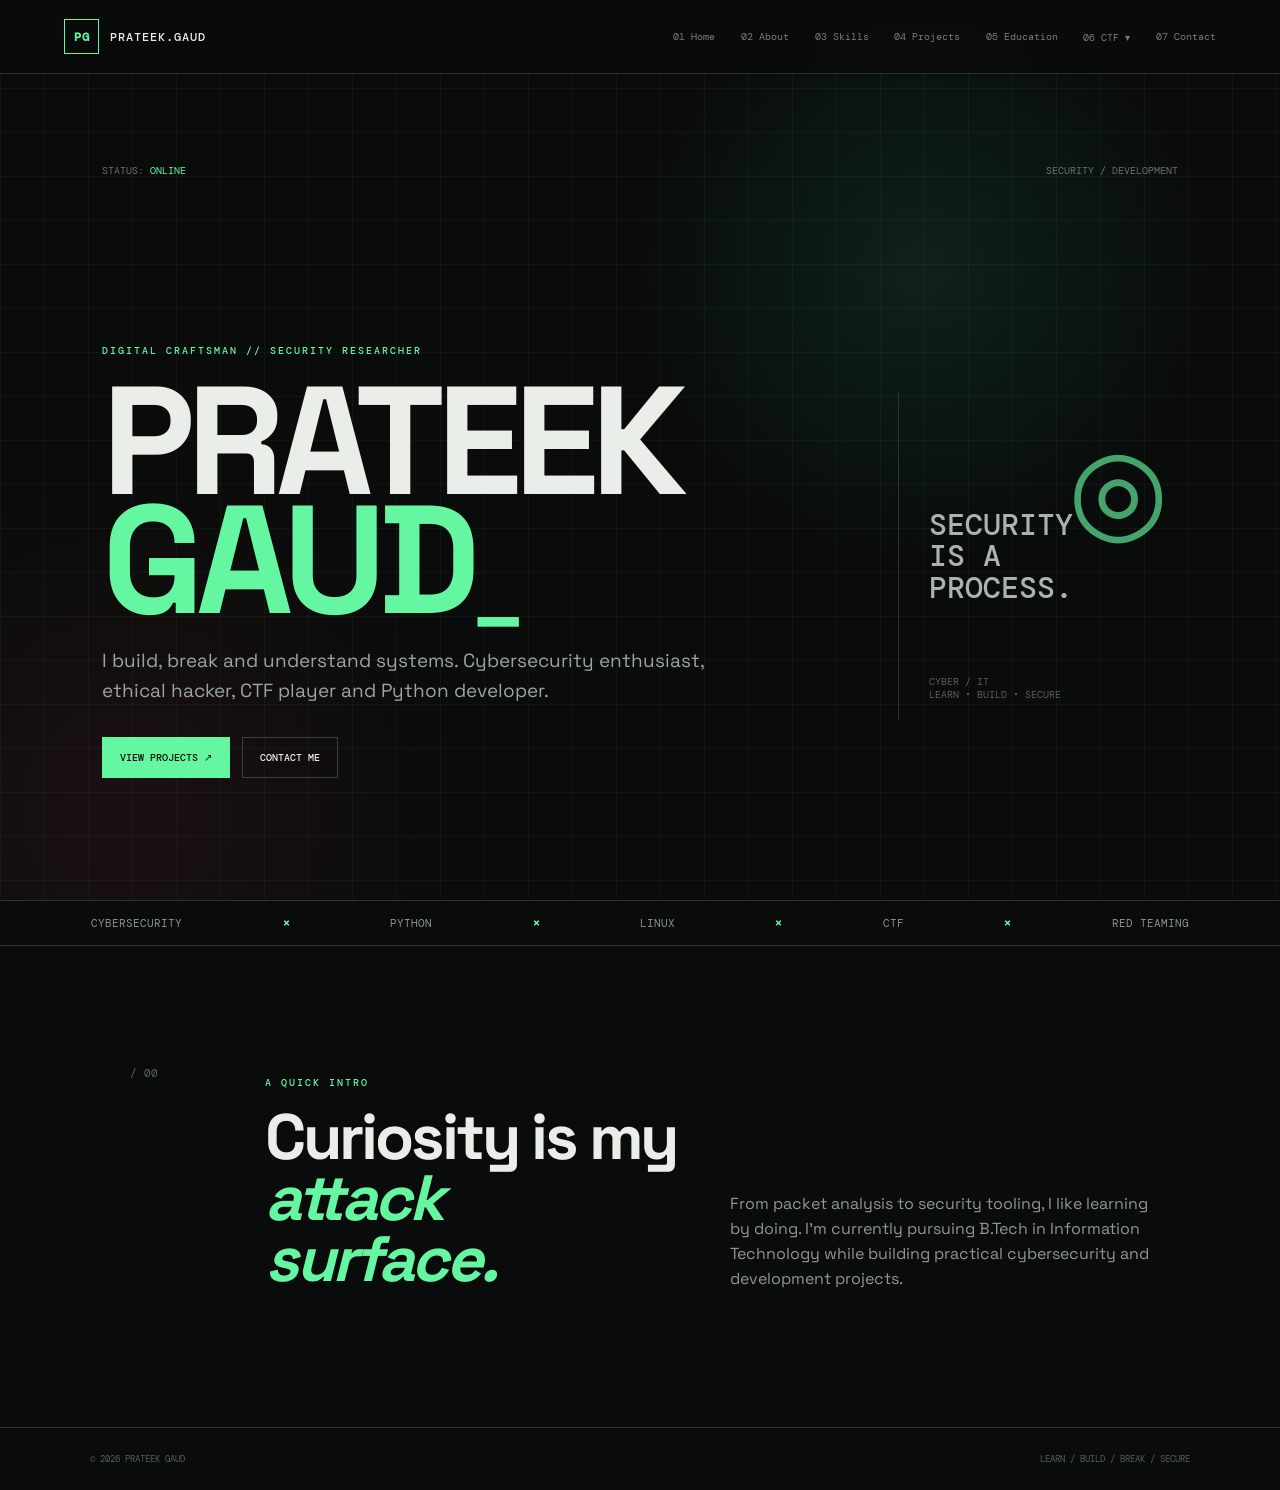
==== commit 1f543355: "Add files via upload" ====
--- a/index.html
+++ b/index.html
@@ -5,7 +5,7 @@
     <meta charset="utf-8">
     <meta name="viewport" content="width=device-width,initial-scale=1">
     <meta name="description" content="Prateek Gaud — Cybersecurity Enthusiast, Ethical Hacker and Python Developer.">
-    <title>PRATEEK // Cybersecurity Portfolio</title>
+    <title>PRATEEK | Portfolio</title>
     <link rel="preconnect" href="https://fonts.googleapis.com">
     <link rel="preconnect" href="https://fonts.gstatic.com" crossorigin>
     <link
@@ -17,11 +17,23 @@
 <body>
     <div class="bg-grid"></div>
     <div class="scanline"></div>
-    <header class="topbar"><a class="brand" href="index.html"><b>PG</b><span>PRATEEK.GAUD</span></a><button class="menu"
+    <header class="topbar"><a class="brand" class="active"
+            href="index.html"><b>PG</b><span>PRATEEK.GAUD</span></a><button class="menu"
             aria-label="Open menu"><span></span><span></span><span></span></button>
-        <nav><a class="active" href="index.html">01 Home</a><a class="" href="about.html">02 About</a><a class=""
-                href="skills.html">03 Skills</a><a class="" href="projects.html">04 Projects</a><a class=""
-                href="education.html">05 Education</a><a class="" href="contact.html">06 Contact</a></nav>
+        <nav>
+            <a href="index.html">01 Home</a>
+            <a href="about.html">02 About</a>
+            <a href="skills.html">03 Skills</a>
+            <a href="projects.html">04 Projects</a>
+            <a href="education.html">05 Education</a>
+            <div class="dropdown">
+                <button class="dropbtn">06 CTF ▾</button>
+                <div class="dropdown-menu">
+                    <a href="tryhackme.html">TryHackMe</a>
+                </div>
+            </div>
+            <a href="contact.html">07 Contact</a>
+        </nav>
     </header>
     <main>
         <section class="hero">
--- a/style.css
+++ b/style.css
@@ -1,719 +1,72 @@
-* {
-    box-sizing: border-box
+*{box-sizing:border-box}html{scroll-behavior:smooth}body{margin:0;background:#0a0c0b;color:#e9eee9;font-family:"Space Grotesk",sans-serif;line-height:1.55;overflow-x:hidden}a{color:inherit}.bg-grid{position:fixed;inset:0;z-index:-3;background-image:linear-gradient(rgba(105,255,170,.045) 1px,transparent 1px),linear-gradient(90deg,rgba(105,255,170,.045) 1px,transparent 1px);background-size:44px 44px}.bg-grid:after{content:"";position:absolute;inset:0;background:radial-gradient(circle at 72% 30%,rgba(62,255,155,.09),transparent 27%),radial-gradient(circle at 10% 90%,rgba(255,75,105,.07),transparent 25%)}.scanline{position:fixed;inset:0;pointer-events:none;z-index:20;background:repeating-linear-gradient(0deg,transparent 0 3px,rgba(255,255,255,.012) 4px)}.topbar{height:74px;padding:0 clamp(18px,5vw,70px);display:flex;align-items:center;justify-content:space-between;border-bottom:1px solid #26302a;background:rgba(10,12,11,.88);backdrop-filter:blur(12px);position:sticky;top:0;z-index:10}.brand{text-decoration:none;display:flex;align-items:center;gap:11px;font:500 12px "DM Mono";letter-spacing:1px}.brand b{width:35px;height:35px;display:grid;place-items:center;border:1px solid #65f6a2;color:#65f6a2}.topbar nav{display:flex;gap:clamp(12px,2vw,30px);align-items:center}.topbar nav a,.dropbtn{font:400 10px "DM Mono";text-decoration:none;color:#758078}.topbar nav a:hover,.topbar nav a.active,.dropdown:hover .dropbtn{color:#65f6a2}.menu{display:none;background:none;border:0;padding:5px}.menu span{display:block;width:24px;height:2px;background:#65f6a2;margin:5px}.dropdown{position:relative}.dropbtn{border:0;background:none;cursor:pointer;padding:0}.dropdown-menu{position:absolute;top:calc(100% + 24px);left:50%;transform:translateX(-50%);min-width:140px;padding:7px;background:#0b0e0c;border:1px solid #29352d;opacity:0;visibility:hidden;pointer-events:none}.dropdown:hover .dropdown-menu,.dropdown:focus-within .dropdown-menu,.dropdown.open .dropdown-menu{opacity:1;visibility:visible;pointer-events:auto}.dropdown-menu a{display:block!important;padding:10px 12px;color:#758078!important}.dropdown-menu a:hover,.dropdown-menu a.active{color:#65f6a2!important;background:#101711}.hero{min-height:calc(100vh - 74px);padding:clamp(35px,7vw,100px) clamp(20px,8vw,120px);display:grid;grid-template-columns:1fr 280px;gap:60px}.hero-top{grid-column:1/-1;display:flex;justify-content:space-between;font:10px "DM Mono";color:#68736c}.hero-top i{color:#65f6a2;font-style:normal}.hero-title{align-self:center}.tiny,.page-number{font:500 10px "DM Mono";letter-spacing:2px;color:#65f6a2}.hero h1{font-size:clamp(68px,12vw,175px);line-height:.78;letter-spacing:-8px;margin:25px 0}.hero h1 span,.page-heading em,.intro em,.contact em,.thm-profile-copy h2 span{color:#65f6a2}.cursor{font-size:.55em;animation:blink 1s infinite}.lead{max-width:650px;color:#9aa59d;font-size:clamp(15px,1.7vw,19px)}.buttons{display:flex;gap:12px;margin-top:32px;flex-wrap:wrap}.btn{display:inline-block;text-decoration:none;border:1px solid #354139;padding:13px 17px;font:500 10px "DM Mono"}.btn.hot{background:#65f6a2;color:#08100b;border-color:#65f6a2}.hero-ascii{align-self:center;border-left:1px solid #29352d;padding:30px;min-height:330px;display:flex;flex-direction:column;justify-content:center;position:relative}.orbit{font-size:115px;color:#65f6a2;opacity:.65;text-align:center;position:absolute;right:10px;top:10px}.hero-ascii p{font:500 30px/1.05 "DM Mono";color:#aab4ad}.coord{position:absolute;bottom:20px;font:10px "DM Mono";color:#556158}.ticker{border-top:1px solid #29352d;border-bottom:1px solid #29352d;padding:15px 4vw;display:flex;justify-content:space-around;gap:20px;overflow:hidden;white-space:nowrap;font:11px "DM Mono";color:#87938a}.ticker b{color:#65f6a2}.intro{max-width:1200px;margin:auto;padding:120px 7vw;display:grid;grid-template-columns:90px 1fr 1fr;gap:45px}.section-no{font:11px "DM Mono";color:#59645d}.intro h2{font-size:clamp(40px,5vw,70px);line-height:.95;letter-spacing:-3px;margin:18px 0}.copy{color:#8d9890;align-self:end;max-width:520px}.page{max-width:1250px;margin:auto;padding:90px clamp(20px,7vw,100px);min-height:calc(100vh - 130px)}.page-heading{margin:22px 0 80px}.page-heading h1{font-size:clamp(65px,10vw,135px);line-height:.8;letter-spacing:-7px;margin:25px 0}.about-layout{display:grid;grid-template-columns:330px 1fr;gap:80px;border-top:1px solid #29352d;padding-top:50px}.profile-mark{height:300px;border:1px solid #344139;display:flex;flex-direction:column;justify-content:space-between;padding:25px;background:linear-gradient(135deg,rgba(101,246,162,.07),transparent)}.profile-mark span{font-size:100px;font-weight:700;color:#65f6a2;line-height:1}.profile-mark small{font:10px "DM Mono";color:#647168}.facts{display:grid;grid-template-columns:repeat(3,1fr);margin-top:80px;border-top:1px solid #29352d}.facts div{padding:30px 25px;border-right:1px solid #29352d}.facts div:last-child{border:0}.facts span,.skill-cards span,.project-id,.certificate span{font:10px "DM Mono";color:#65f6a2}.facts b{display:block;margin:15px 0 5px}.facts p{color:#69756d;font-size:13px}.skill-cards{display:grid;grid-template-columns:1fr 1fr;gap:1px;background:#29352d;border:1px solid #29352d}.skill-cards article{background:#0b0e0c;padding:35px;min-height:260px}.skill-cards h2{font-size:30px;line-height:1;margin:45px 0 20px}.skill-cards p{color:#758078;font-size:14px}.project-stack{border-top:1px solid #29352d}.project-stack article{display:grid;grid-template-columns:65px 1fr 50px;gap:20px;padding:42px 0;border-bottom:1px solid #29352d}.project-stack small{font:10px "DM Mono";color:#68746b}.project-stack h2{font-size:clamp(32px,5vw,65px);line-height:.9;letter-spacing:-3px;margin:13px 0}.project-stack p{max-width:750px;color:#8b958e}.chips{display:flex;gap:7px;flex-wrap:wrap;margin-top:20px}.chips i{font:9px "DM Mono";font-style:normal;border:1px solid #334037;padding:5px 8px;color:#6d786f}.project-arrow{color:#65f6a2;font-size:24px}.edu{max-width:1000px;border-left:1px solid #334037}.edu-item{display:grid;grid-template-columns:110px 30px 1fr;gap:20px;padding:0 0 70px 25px;position:relative}.edu-time{font:11px "DM Mono";color:#65f6a2}.edu-marker{color:#65f6a2;font-size:12px;margin-left:-31px}.edu-item small{font:10px "DM Mono";color:#65f6a2}.edu-item h2{font-size:clamp(27px,4vw,45px);line-height:1;margin:12px 0}.edu-item .date{font:10px "DM Mono";color:#68746b}.edu-item p:not(.date){color:#7d8880;max-width:700px}.contact{min-height:calc(100vh - 130px);padding:100px 7vw;display:flex;flex-direction:column;align-items:center;text-align:center;justify-content:center}.contact h1{font-size:clamp(65px,11vw,145px);line-height:.8;letter-spacing:-8px;margin:25px 0}.contact>p:not(.note){color:#7d8880}.contact-grid{width:min(1000px,100%);display:grid;grid-template-columns:repeat(3,1fr);gap:1px;background:#29352d;border:1px solid #29352d;margin-top:50px}.contact-grid a{background:#0b0e0c;text-decoration:none;text-align:left;padding:28px;display:flex;flex-direction:column;gap:18px}.contact-grid small,.contact-grid span{font:9px "DM Mono";color:#65f6a2}.contact-grid b{font-size:25px}.note,.thm-note{font:10px "DM Mono";color:#4f5952;margin-top:18px}footer{padding:25px clamp(20px,7vw,100px);border-top:1px solid #29352d;display:flex;justify-content:space-between;color:#536057;font:9px "DM Mono"}@keyframes blink{50%{opacity:0}}
+/* TryHackMe static profile */
+.thm-profile-panel{display:grid;grid-template-columns:minmax(0,1.35fr) minmax(280px,.65fr);gap:1px;background:#29352d;border:1px solid #29352d}.thm-profile-image-wrap{background:#080a09;padding:clamp(12px,2vw,25px);display:flex;align-items:center}.thm-profile-image-wrap img{width:100%;height:auto;display:block;border:1px solid #29352d}.thm-profile-copy{background:#0b0e0c;padding:clamp(28px,4vw,55px);display:flex;flex-direction:column;justify-content:center}.thm-profile-copy h2{font-size:clamp(38px,5vw,65px);line-height:.9;letter-spacing:-3px;margin:18px 0}.thm-profile-copy p:not(.tiny){color:#7d8880}.certificate-grid{display:grid;grid-template-columns:repeat(2,1fr);gap:1px;background:#29352d;border:1px solid #29352d;margin-top:35px}.certificate{background:#0b0e0c;overflow:hidden}.certificate img{width:100%;height:auto;display:block;border-bottom:1px solid #29352d}.certificate div{padding:24px}.certificate h3{font-size:26px;line-height:1;margin:14px 0 6px}.certificate p{font-size:13px;color:#727d75;margin:0}
+@media(max-width:800px){.topbar nav{display:none}.menu{display:block}.topbar nav.open{display:flex;position:absolute;top:74px;left:0;right:0;background:#0b0e0c;border-bottom:1px solid #29352d;padding:20px;flex-direction:column;align-items:flex-start;gap:18px}.dropdown{width:100%}.dropdown-menu{position:static;transform:none;margin-top:12px;display:none}.dropdown.open .dropdown-menu{display:block;opacity:1;visibility:visible;pointer-events:auto}.hero{grid-template-columns:1fr;min-height:auto;padding-top:50px}.hero-ascii{display:none}.intro{grid-template-columns:1fr;gap:20px;padding:80px 7vw}.about-layout{grid-template-columns:1fr;gap:35px}.facts,.skill-cards,.contact-grid{grid-template-columns:1fr}.facts div{border-right:0;border-bottom:1px solid #29352d}.facts div:last-child{border:0}.skill-cards article{min-height:210px}.project-stack article{grid-template-columns:35px 1fr 25px;gap:12px}.edu-item{grid-template-columns:70px 20px 1fr;gap:10px;padding-left:15px}.edu-marker{margin-left:-21px}.thm-profile-panel{grid-template-columns:1fr}.certificate-grid{grid-template-columns:1fr}}
+@media(max-width:430px){.brand span{display:none}.hero{padding-left:18px;padding-right:18px}.hero h1{font-size:22vw;letter-spacing:-5px}.page{padding-left:18px;padding-right:18px}.page-heading h1{font-size:19vw;letter-spacing:-5px}.project-stack article{grid-template-columns:1fr}.project-arrow{display:none}.edu-item{grid-template-columns:1fr;padding-left:12px}.edu-marker{position:absolute;left:-4px;top:0}.contact h1{font-size:20vw}.ticker{justify-content:flex-start}.topbar{padding:0 18px}.certificate h3{font-size:22px}}
+
+/* Final TryHackMe responsive design */
+.thm-page{padding-bottom:110px}
+.thm-heading{margin-bottom:48px}
+.thm-intro{max-width:760px;color:#7f8a82;font-size:15px;margin-top:30px}
+.thm-profile-card{background:#0b0e0c;border:1px solid #29352d;padding:clamp(16px,2.5vw,30px);box-shadow:0 25px 80px rgba(0,0,0,.25)}
+.thm-card-head{display:flex;align-items:flex-end;justify-content:space-between;gap:20px;padding:5px 5px 22px;border-bottom:1px solid #29352d}
+.thm-card-head h2{font-size:clamp(32px,4vw,55px);line-height:.95;letter-spacing:-2px;margin:10px 0 0}
+.thm-card-head h2 span{color:#65f6a2}
+.snapshot-tag{font:9px "DM Mono";letter-spacing:1px;color:#65f6a2;border:1px solid #33483a;padding:8px 10px;white-space:nowrap}
+.thm-image-frame{margin:22px 0;background:#141a27;border:1px solid #263042;overflow:hidden}
+.thm-image-frame img{display:block;width:100%;height:auto}
+.thm-card-footer{display:flex;align-items:center;justify-content:space-between;gap:25px;padding:4px 5px 0}
+.thm-card-footer p{margin:0;color:#667269;font:10px "DM Mono";max-width:560px}
+.thm-stats-section,.cert-section{margin-top:105px}
+.section-label{margin-bottom:32px}
+.section-label h2{font-size:clamp(42px,6vw,75px);line-height:.85;letter-spacing:-4px;margin:15px 0}
+.section-label h2 em{color:#65f6a2;font-style:normal}
+.thm-stat-grid{display:grid;grid-template-columns:repeat(4,1fr);gap:1px;background:#29352d;border:1px solid #29352d}
+.thm-stat{background:#0b0e0c;min-height:205px;padding:28px;position:relative}
+.thm-stat .stat-icon{position:absolute;right:25px;top:24px;color:#65f6a2;font:22px "DM Mono"}
+.thm-stat small{font:9px "DM Mono";letter-spacing:1px;color:#69756d}
+.thm-stat strong{display:block;font-size:clamp(35px,4vw,50px);line-height:1;margin:35px 0 13px}
+.thm-stat p{font-size:12px;color:#657168;margin:0;max-width:190px}
+.thm-note{max-width:600px;margin-top:0;color:#657168}
+.certificate-grid{display:grid;grid-template-columns:repeat(2,minmax(0,1fr));gap:1px;background:#29352d;border:1px solid #29352d}
+.certificate{background:#0b0e0c;min-width:0;transition:transform .2s ease,background .2s ease}
+.certificate:hover{background:#0e120f;transform:translateY(-2px)}
+.certificate-image{background:#070908;padding:12px;overflow:hidden}
+.certificate-image img{display:block;width:100%;height:auto;border:1px solid #202b24}
+.certificate-info{padding:23px 25px 27px}
+.certificate-info span{font:9px "DM Mono";color:#65f6a2;letter-spacing:1px}
+.certificate-info h3{font-size:clamp(22px,2.5vw,30px);line-height:1;margin:12px 0 7px}
+.certificate-info p{font-size:12px;color:#68746c;margin:0}
+.thm-cta{margin-top:110px;border-top:1px solid #29352d;padding:70px 0 10px}
+.thm-cta h2{font-size:clamp(55px,8vw,105px);line-height:.82;letter-spacing:-5px;margin:25px 0 35px}
+.thm-cta h2 em{font-style:normal;color:#65f6a2}
+@media(max-width:1000px){
+ .thm-stat-grid{grid-template-columns:repeat(2,1fr)}
 }
-
-html {
-    scroll-behavior: smooth
+@media(max-width:700px){
+ .thm-page{padding-top:60px}
+ .thm-heading{margin-bottom:35px}
+ .thm-card-head{align-items:flex-start;flex-direction:column}
+ .snapshot-tag{margin-top:2px}
+ .thm-image-frame{margin:15px 0;overflow:hidden}
+ .thm-card-footer{align-items:flex-start;flex-direction:column}
+ .thm-card-footer .btn{width:100%;text-align:center}
+ .thm-stats-section,.cert-section{margin-top:75px}
+ .thm-stat-grid{grid-template-columns:1fr}
+ .thm-stat{min-height:165px}
+ .certificate-grid{grid-template-columns:1fr}
+ .thm-cta{margin-top:80px}
 }
-
-body {
-    margin: 0;
-    background: #0a0c0b;
-    color: #e9eee9;
-    font-family: "Space Grotesk", sans-serif;
-    line-height: 1.55;
-    overflow-x: hidden
+@media(max-width:430px){
+ .thm-intro{font-size:14px}
+ .thm-profile-card{padding:11px}
+ .thm-card-head{padding:4px 4px 16px}
+ .thm-card-head h2{font-size:34px}
+ .snapshot-tag{font-size:8px}
+ .thm-image-frame{margin:12px 0}
+ .thm-stat{padding:23px;min-height:150px}
+ .thm-stat strong{margin:28px 0 10px;font-size:39px}
+ .certificate-image{padding:8px}
+ .certificate-info{padding:20px}
+ .thm-cta h2{letter-spacing:-3px}
 }
-
-a {
-    color: inherit
-}
-
-.bg-grid {
-    position: fixed;
-    inset: 0;
-    z-index: -3;
-    background-image: linear-gradient(rgba(105, 255, 170, .045) 1px, transparent 1px), linear-gradient(90deg, rgba(105, 255, 170, .045) 1px, transparent 1px);
-    background-size: 44px 44px
-}
-
-.bg-grid:after {
-    content: "";
-    position: absolute;
-    inset: 0;
-    background: radial-gradient(circle at 72% 30%, rgba(62, 255, 155, .09), transparent 27%), radial-gradient(circle at 10% 90%, rgba(255, 75, 105, .07), transparent 25%)
-}
-
-.scanline {
-    position: fixed;
-    inset: 0;
-    pointer-events: none;
-    z-index: 20;
-    background: repeating-linear-gradient(0deg, transparent 0 3px, rgba(255, 255, 255, .012) 4px)
-}
-
-.topbar {
-    height: 74px;
-    padding: 0 clamp(18px, 5vw, 70px);
-    display: flex;
-    align-items: center;
-    justify-content: space-between;
-    border-bottom: 1px solid #26302a;
-    background: rgba(10, 12, 11, .86);
-    backdrop-filter: blur(12px);
-    position: sticky;
-    top: 0;
-    z-index: 10
-}
-
-.brand {
-    text-decoration: none;
-    display: flex;
-    align-items: center;
-    gap: 11px;
-    font: 500 12px "DM Mono";
-    letter-spacing: 1px
-}
-
-.brand b {
-    width: 35px;
-    height: 35px;
-    display: grid;
-    place-items: center;
-    border: 1px solid #65f6a2;
-    color: #65f6a2
-}
-
-.topbar nav {
-    display: flex;
-    gap: clamp(12px, 2vw, 30px)
-}
-
-.topbar nav a {
-    font: 400 10px "DM Mono";
-    text-decoration: none;
-    color: #758078
-}
-
-.topbar nav a:hover,
-.topbar nav a.active {
-    color: #65f6a2
-}
-
-.menu {
-    display: none;
-    background: none;
-    border: 0;
-    padding: 5px
-}
-
-.menu span {
-    display: block;
-    width: 24px;
-    height: 2px;
-    background: #65f6a2;
-    margin: 5px
-}
-
-.hero {
-    min-height: calc(100vh - 74px);
-    padding: clamp(35px, 7vw, 100px) clamp(20px, 8vw, 120px);
-    display: grid;
-    grid-template-columns: 1fr 280px;
-    gap: 60px;
-    position: relative
-}
-
-.hero-top {
-    grid-column: 1/-1;
-    display: flex;
-    justify-content: space-between;
-    font: 10px "DM Mono";
-    color: #68736c
-}
-
-.hero-top i {
-    color: #65f6a2;
-    font-style: normal
-}
-
-.hero-title {
-    align-self: center
-}
-
-.tiny,
-.page-number,
-.contact-code {
-    font: 500 10px "DM Mono";
-    letter-spacing: 2px;
-    color: #65f6a2
-}
-
-.hero h1 {
-    font-size: clamp(68px, 12vw, 175px);
-    line-height: .78;
-    letter-spacing: -8px;
-    margin: 25px 0
-}
-
-.hero h1 span {
-    color: #65f6a2
-}
-
-.cursor {
-    font-size: .55em;
-    animation: blink 1s infinite
-}
-
-.lead {
-    max-width: 650px;
-    color: #9aa59d;
-    font-size: clamp(15px, 1.7vw, 19px)
-}
-
-.buttons {
-    display: flex;
-    gap: 12px;
-    margin-top: 32px;
-    flex-wrap: wrap
-}
-
-.btn {
-    display: inline-block;
-    text-decoration: none;
-    border: 1px solid #354139;
-    padding: 13px 17px;
-    font: 500 10px "DM Mono"
-}
-
-.btn.hot {
-    background: #65f6a2;
-    color: #08100b;
-    border-color: #65f6a2
-}
-
-.hero-ascii {
-    align-self: center;
-    border-left: 1px solid #29352d;
-    padding: 30px;
-    width: 100%;
-    min-height: 330px;
-    display: flex;
-    flex-direction: column;
-    justify-content: center;
-    position: relative
-}
-
-.hero-ascii p {
-    font: 500 30px/1.05 "DM Mono";
-    color: #aab4ad
-}
-
-.orbit {
-    font-size: 115px;
-    color: #65f6a2;
-    opacity: .65;
-    text-align: center;
-    position: absolute;
-    right: 10px;
-    top: 10px
-}
-
-.coord {
-    position: absolute;
-    bottom: 20px;
-    font: 10px "DM Mono";
-    color: #556158
-}
-
-.ticker {
-    border-top: 1px solid #29352d;
-    border-bottom: 1px solid #29352d;
-    padding: 15px 4vw;
-    display: flex;
-    justify-content: space-around;
-    gap: 20px;
-    overflow: hidden;
-    white-space: nowrap;
-    font: 11px "DM Mono";
-    color: #87938a
-}
-
-.ticker b {
-    color: #65f6a2
-}
-
-.intro {
-    max-width: 1200px;
-    margin: auto;
-    padding: 120px 7vw;
-    display: grid;
-    grid-template-columns: 90px 1fr 1fr;
-    gap: 45px
-}
-
-.section-no {
-    font: 11px "DM Mono";
-    color: #59645d
-}
-
-.intro h2 {
-    font-size: clamp(40px, 5vw, 70px);
-    line-height: .95;
-    letter-spacing: -3px;
-    margin: 18px 0
-}
-
-.intro em,
-.page-heading em,
-.contact em {
-    font-style: normal;
-    color: #65f6a2
-}
-
-.copy {
-    color: #8d9890;
-    align-self: end;
-    max-width: 520px
-}
-
-.page {
-    max-width: 1250px;
-    margin: auto;
-    padding: 90px clamp(20px, 7vw, 100px);
-    min-height: calc(100vh - 130px)
-}
-
-.page-heading {
-    margin: 22px 0 80px
-}
-
-.page-heading h1 {
-    font-size: clamp(65px, 10vw, 135px);
-    line-height: .8;
-    letter-spacing: -7px;
-    margin: 25px 0
-}
-
-.about-layout {
-    display: grid;
-    grid-template-columns: 330px 1fr;
-    gap: 80px;
-    border-top: 1px solid #29352d;
-    padding-top: 50px
-}
-
-.profile-mark {
-    height: 300px;
-    border: 1px solid #344139;
-    display: flex;
-    flex-direction: column;
-    justify-content: space-between;
-    padding: 25px;
-    background: linear-gradient(135deg, rgba(101, 246, 162, .07), transparent)
-}
-
-.profile-mark span {
-    font-size: 100px;
-    font-weight: 700;
-    color: #65f6a2;
-    line-height: 1
-}
-
-.profile-mark small {
-    font: 10px "DM Mono";
-    color: #647168
-}
-
-.copy {
-    font-size: 17px;
-    color: #9aa49d
-}
-
-.copy p+p {
-    margin-top: 22px
-}
-
-.facts {
-    display: grid;
-    grid-template-columns: repeat(3, 1fr);
-    margin-top: 80px;
-    border-top: 1px solid #29352d
-}
-
-.facts div {
-    padding: 30px 25px;
-    border-right: 1px solid #29352d
-}
-
-.facts div:last-child {
-    border-right: 0
-}
-
-.facts span {
-    font: 10px "DM Mono";
-    color: #65f6a2
-}
-
-.facts b {
-    display: block;
-    margin: 15px 0 5px
-}
-
-.facts p {
-    color: #69756d;
-    font-size: 13px
-}
-
-.skill-cards {
-    display: grid;
-    grid-template-columns: 1fr 1fr;
-    gap: 1px;
-    background: #29352d;
-    border: 1px solid #29352d
-}
-
-.skill-cards article {
-    background: #0b0e0c;
-    padding: 35px;
-    min-height: 260px
-}
-
-.skill-cards span {
-    font: 10px "DM Mono";
-    color: #65f6a2
-}
-
-.skill-cards h2 {
-    font-size: 30px;
-    line-height: 1;
-    margin: 45px 0 20px
-}
-
-.skill-cards p {
-    color: #758078;
-    font-size: 14px
-}
-
-.project-stack {
-    border-top: 1px solid #29352d
-}
-
-.project-stack article {
-    display: grid;
-    grid-template-columns: 65px 1fr 50px;
-    gap: 20px;
-    padding: 42px 0;
-    border-bottom: 1px solid #29352d
-}
-
-.project-id {
-    font: 12px "DM Mono";
-    color: #65f6a2
-}
-
-.project-stack small {
-    font: 10px "DM Mono";
-    color: #68746b
-}
-
-.project-stack h2 {
-    font-size: clamp(32px, 5vw, 65px);
-    line-height: .9;
-    letter-spacing: -3px;
-    margin: 13px 0
-}
-
-.project-stack p {
-    max-width: 750px;
-    color: #8b958e
-}
-
-.chips {
-    display: flex;
-    gap: 7px;
-    flex-wrap: wrap;
-    margin-top: 20px
-}
-
-.chips i {
-    font: 9px "DM Mono";
-    font-style: normal;
-    border: 1px solid #334037;
-    padding: 5px 8px;
-    color: #6d786f
-}
-
-.project-arrow {
-    color: #65f6a2;
-    font-size: 24px
-}
-
-.edu {
-    max-width: 1000px;
-    border-left: 1px solid #334037
-}
-
-.edu-item {
-    display: grid;
-    grid-template-columns: 110px 30px 1fr;
-    gap: 20px;
-    padding: 0 0 70px 25px;
-    position: relative
-}
-
-.edu-time {
-    font: 11px "DM Mono";
-    color: #65f6a2
-}
-
-.edu-marker {
-    color: #65f6a2;
-    font-size: 12px;
-    margin-left: -31px
-}
-
-.edu-item small {
-    font: 10px "DM Mono";
-    color: #65f6a2
-}
-
-.edu-item h2 {
-    font-size: clamp(27px, 4vw, 45px);
-    line-height: 1;
-    margin: 12px 0
-}
-
-.edu-item .date {
-    font: 10px "DM Mono";
-    color: #68746b
-}
-
-.edu-item p:not(.date) {
-    color: #7d8880;
-    max-width: 700px
-}
-
-.contact {
-    min-height: calc(100vh - 130px);
-    padding: 100px 7vw;
-    display: flex;
-    flex-direction: column;
-    align-items: center;
-    text-align: center;
-    justify-content: center
-}
-
-.contact h1 {
-    font-size: clamp(65px, 11vw, 145px);
-    line-height: .8;
-    letter-spacing: -8px;
-    margin: 25px 0
-}
-
-.contact>p:not(.note) {
-    color: #7d8880
-}
-
-.contact-grid {
-    width: min(1000px, 100%);
-    display: grid;
-    grid-template-columns: repeat(3, 1fr);
-    gap: 1px;
-    background: #29352d;
-    border: 1px solid #29352d;
-    margin-top: 50px
-}
-
-.contact-grid a {
-    background: #0b0e0c;
-    text-decoration: none;
-    text-align: left;
-    padding: 28px;
-    display: flex;
-    flex-direction: column;
-    gap: 18px
-}
-
-.contact-grid small,
-.contact-grid span {
-    font: 9px "DM Mono";
-    color: #65f6a2
-}
-
-.contact-grid b {
-    font-size: 25px
-}
-
-.note {
-    font: 10px "DM Mono";
-    color: #4f5952;
-    margin-top: 25px
-}
-
-footer {
-    padding: 25px clamp(20px, 7vw, 100px);
-    border-top: 1px solid #29352d;
-    display: flex;
-    justify-content: space-between;
-    color: #536057;
-    font: 9px "DM Mono"
-}
-
-@keyframes blink {
-    50% {
-        opacity: 0
-    }
-}
-
-@media(max-width:800px) {
-    .topbar nav {
-        display: none
-    }
-
-    .menu {
-        display: block
-    }
-
-    .topbar nav.open {
-        display: flex;
-        position: absolute;
-        top: 74px;
-        left: 0;
-        right: 0;
-        background: #0b0e0c;
-        border-bottom: 1px solid #29352d;
-        padding: 20px;
-        flex-direction: column;
-        gap: 18px
-    }
-
-    .hero {
-        grid-template-columns: 1fr;
-        min-height: auto;
-        padding-top: 50px
-    }
-
-    .hero-top {
-        font-size: 8px
-    }
-
-    .hero h1 {
-        letter-spacing: -5px
-    }
-
-    .hero-ascii {
-        display: none
-    }
-
-    .intro {
-        grid-template-columns: 1fr;
-        gap: 20px;
-        padding: 80px 7vw
-    }
-
-    .about-layout {
-        grid-template-columns: 1fr;
-        gap: 35px
-    }
-
-    .profile-mark {
-        height: 230px
-    }
-
-    .facts,
-    .skill-cards,
-    .contact-grid {
-        grid-template-columns: 1fr
-    }
-
-    .facts div {
-        border-right: 0;
-        border-bottom: 1px solid #29352d
-    }
-
-    .facts div:last-child {
-        border-bottom: 0
-    }
-
-    .skill-cards article {
-        min-height: 210px
-    }
-
-    .project-stack article {
-        grid-template-columns: 35px 1fr 25px;
-        gap: 12px
-    }
-
-    .project-stack h2 {
-        letter-spacing: -2px
-    }
-
-    .edu-item {
-        grid-template-columns: 70px 20px 1fr;
-        gap: 10px;
-        padding-left: 15px
-    }
-
-    .edu-marker {
-        margin-left: -21px
-    }
-
-    .contact h1 {
-        letter-spacing: -5px
-    }
-
-    .contact-grid {
-        width: 100%
-    }
-
-    footer {
-        flex-direction: column;
-        gap: 10px
-    }
-}
-
-@media(max-width:430px) {
-    .brand span {
-        display: none
-    }
-
-    .hero {
-        padding-left: 18px;
-        padding-right: 18px
-    }
-
-    .hero h1 {
-        font-size: 22vw
-    }
-
-    .page {
-        padding-left: 18px;
-        padding-right: 18px
-    }
-
-    .page-heading h1 {
-        font-size: 19vw
-    }
-
-    .project-stack article {
-        grid-template-columns: 1fr
-    }
-
-    .project-arrow {
-        display: none
-    }
-
-    .edu-item {
-        grid-template-columns: 1fr;
-        padding-left: 12px
-    }
-
-    .edu-marker {
-        position: absolute;
-        left: -4px;
-        top: 0
-    }
-
-    .contact h1 {
-        font-size: 20vw
-    }
-
-    .ticker {
-        justify-content: flex-start
-    }
-
-    .topbar {
-        padding: 0 18px
-    }
-}
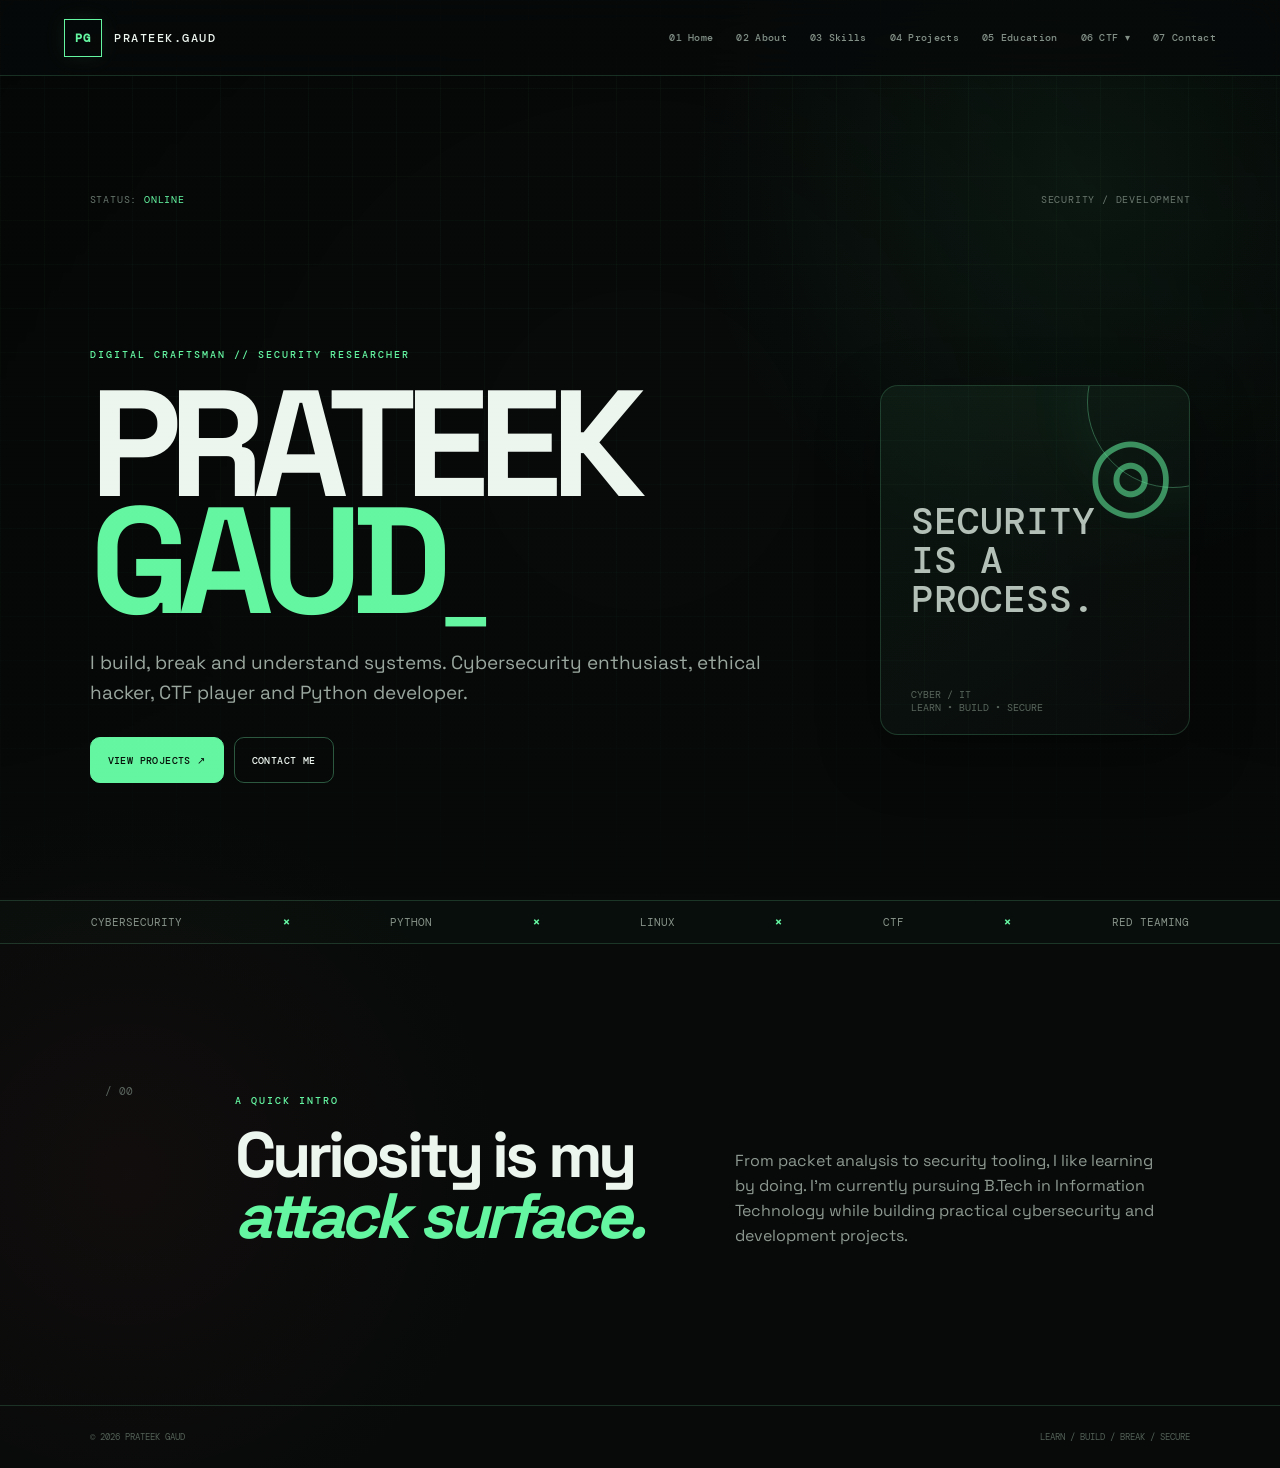
==== commit 33b41ce2: "Add files via upload" ====
--- a/index.html
+++ b/index.html
@@ -3,7 +3,7 @@
 
 <head>
     <meta charset="utf-8">
-    <meta name="viewport" content="width=device-width,initial-scale=1">
+    <meta name="viewport" content="width=device-width,initial-scale=1,viewport-fit=cover">
     <meta name="description" content="Prateek Gaud — Cybersecurity Enthusiast, Ethical Hacker and Python Developer.">
     <title>PRATEEK | Portfolio</title>
     <link rel="preconnect" href="https://fonts.googleapis.com">
@@ -17,9 +17,8 @@
 <body>
     <div class="bg-grid"></div>
     <div class="scanline"></div>
-    <header class="topbar"><a class="brand" class="active"
-            href="index.html"><b>PG</b><span>PRATEEK.GAUD</span></a><button class="menu"
-            aria-label="Open menu"><span></span><span></span><span></span></button>
+    <header class="topbar"><a class="brand" href="index.html"><b>PG</b><span>PRATEEK.GAUD</span></a><button class="menu"
+            aria-label="Open menu" aria-expanded="false" type="button"><span></span><span></span><span></span></button>
         <nav>
             <a href="index.html">01 Home</a>
             <a href="about.html">02 About</a>
--- a/style.css
+++ b/style.css
@@ -1,72 +1,357 @@
-*{box-sizing:border-box}html{scroll-behavior:smooth}body{margin:0;background:#0a0c0b;color:#e9eee9;font-family:"Space Grotesk",sans-serif;line-height:1.55;overflow-x:hidden}a{color:inherit}.bg-grid{position:fixed;inset:0;z-index:-3;background-image:linear-gradient(rgba(105,255,170,.045) 1px,transparent 1px),linear-gradient(90deg,rgba(105,255,170,.045) 1px,transparent 1px);background-size:44px 44px}.bg-grid:after{content:"";position:absolute;inset:0;background:radial-gradient(circle at 72% 30%,rgba(62,255,155,.09),transparent 27%),radial-gradient(circle at 10% 90%,rgba(255,75,105,.07),transparent 25%)}.scanline{position:fixed;inset:0;pointer-events:none;z-index:20;background:repeating-linear-gradient(0deg,transparent 0 3px,rgba(255,255,255,.012) 4px)}.topbar{height:74px;padding:0 clamp(18px,5vw,70px);display:flex;align-items:center;justify-content:space-between;border-bottom:1px solid #26302a;background:rgba(10,12,11,.88);backdrop-filter:blur(12px);position:sticky;top:0;z-index:10}.brand{text-decoration:none;display:flex;align-items:center;gap:11px;font:500 12px "DM Mono";letter-spacing:1px}.brand b{width:35px;height:35px;display:grid;place-items:center;border:1px solid #65f6a2;color:#65f6a2}.topbar nav{display:flex;gap:clamp(12px,2vw,30px);align-items:center}.topbar nav a,.dropbtn{font:400 10px "DM Mono";text-decoration:none;color:#758078}.topbar nav a:hover,.topbar nav a.active,.dropdown:hover .dropbtn{color:#65f6a2}.menu{display:none;background:none;border:0;padding:5px}.menu span{display:block;width:24px;height:2px;background:#65f6a2;margin:5px}.dropdown{position:relative}.dropbtn{border:0;background:none;cursor:pointer;padding:0}.dropdown-menu{position:absolute;top:calc(100% + 24px);left:50%;transform:translateX(-50%);min-width:140px;padding:7px;background:#0b0e0c;border:1px solid #29352d;opacity:0;visibility:hidden;pointer-events:none}.dropdown:hover .dropdown-menu,.dropdown:focus-within .dropdown-menu,.dropdown.open .dropdown-menu{opacity:1;visibility:visible;pointer-events:auto}.dropdown-menu a{display:block!important;padding:10px 12px;color:#758078!important}.dropdown-menu a:hover,.dropdown-menu a.active{color:#65f6a2!important;background:#101711}.hero{min-height:calc(100vh - 74px);padding:clamp(35px,7vw,100px) clamp(20px,8vw,120px);display:grid;grid-template-columns:1fr 280px;gap:60px}.hero-top{grid-column:1/-1;display:flex;justify-content:space-between;font:10px "DM Mono";color:#68736c}.hero-top i{color:#65f6a2;font-style:normal}.hero-title{align-self:center}.tiny,.page-number{font:500 10px "DM Mono";letter-spacing:2px;color:#65f6a2}.hero h1{font-size:clamp(68px,12vw,175px);line-height:.78;letter-spacing:-8px;margin:25px 0}.hero h1 span,.page-heading em,.intro em,.contact em,.thm-profile-copy h2 span{color:#65f6a2}.cursor{font-size:.55em;animation:blink 1s infinite}.lead{max-width:650px;color:#9aa59d;font-size:clamp(15px,1.7vw,19px)}.buttons{display:flex;gap:12px;margin-top:32px;flex-wrap:wrap}.btn{display:inline-block;text-decoration:none;border:1px solid #354139;padding:13px 17px;font:500 10px "DM Mono"}.btn.hot{background:#65f6a2;color:#08100b;border-color:#65f6a2}.hero-ascii{align-self:center;border-left:1px solid #29352d;padding:30px;min-height:330px;display:flex;flex-direction:column;justify-content:center;position:relative}.orbit{font-size:115px;color:#65f6a2;opacity:.65;text-align:center;position:absolute;right:10px;top:10px}.hero-ascii p{font:500 30px/1.05 "DM Mono";color:#aab4ad}.coord{position:absolute;bottom:20px;font:10px "DM Mono";color:#556158}.ticker{border-top:1px solid #29352d;border-bottom:1px solid #29352d;padding:15px 4vw;display:flex;justify-content:space-around;gap:20px;overflow:hidden;white-space:nowrap;font:11px "DM Mono";color:#87938a}.ticker b{color:#65f6a2}.intro{max-width:1200px;margin:auto;padding:120px 7vw;display:grid;grid-template-columns:90px 1fr 1fr;gap:45px}.section-no{font:11px "DM Mono";color:#59645d}.intro h2{font-size:clamp(40px,5vw,70px);line-height:.95;letter-spacing:-3px;margin:18px 0}.copy{color:#8d9890;align-self:end;max-width:520px}.page{max-width:1250px;margin:auto;padding:90px clamp(20px,7vw,100px);min-height:calc(100vh - 130px)}.page-heading{margin:22px 0 80px}.page-heading h1{font-size:clamp(65px,10vw,135px);line-height:.8;letter-spacing:-7px;margin:25px 0}.about-layout{display:grid;grid-template-columns:330px 1fr;gap:80px;border-top:1px solid #29352d;padding-top:50px}.profile-mark{height:300px;border:1px solid #344139;display:flex;flex-direction:column;justify-content:space-between;padding:25px;background:linear-gradient(135deg,rgba(101,246,162,.07),transparent)}.profile-mark span{font-size:100px;font-weight:700;color:#65f6a2;line-height:1}.profile-mark small{font:10px "DM Mono";color:#647168}.facts{display:grid;grid-template-columns:repeat(3,1fr);margin-top:80px;border-top:1px solid #29352d}.facts div{padding:30px 25px;border-right:1px solid #29352d}.facts div:last-child{border:0}.facts span,.skill-cards span,.project-id,.certificate span{font:10px "DM Mono";color:#65f6a2}.facts b{display:block;margin:15px 0 5px}.facts p{color:#69756d;font-size:13px}.skill-cards{display:grid;grid-template-columns:1fr 1fr;gap:1px;background:#29352d;border:1px solid #29352d}.skill-cards article{background:#0b0e0c;padding:35px;min-height:260px}.skill-cards h2{font-size:30px;line-height:1;margin:45px 0 20px}.skill-cards p{color:#758078;font-size:14px}.project-stack{border-top:1px solid #29352d}.project-stack article{display:grid;grid-template-columns:65px 1fr 50px;gap:20px;padding:42px 0;border-bottom:1px solid #29352d}.project-stack small{font:10px "DM Mono";color:#68746b}.project-stack h2{font-size:clamp(32px,5vw,65px);line-height:.9;letter-spacing:-3px;margin:13px 0}.project-stack p{max-width:750px;color:#8b958e}.chips{display:flex;gap:7px;flex-wrap:wrap;margin-top:20px}.chips i{font:9px "DM Mono";font-style:normal;border:1px solid #334037;padding:5px 8px;color:#6d786f}.project-arrow{color:#65f6a2;font-size:24px}.edu{max-width:1000px;border-left:1px solid #334037}.edu-item{display:grid;grid-template-columns:110px 30px 1fr;gap:20px;padding:0 0 70px 25px;position:relative}.edu-time{font:11px "DM Mono";color:#65f6a2}.edu-marker{color:#65f6a2;font-size:12px;margin-left:-31px}.edu-item small{font:10px "DM Mono";color:#65f6a2}.edu-item h2{font-size:clamp(27px,4vw,45px);line-height:1;margin:12px 0}.edu-item .date{font:10px "DM Mono";color:#68746b}.edu-item p:not(.date){color:#7d8880;max-width:700px}.contact{min-height:calc(100vh - 130px);padding:100px 7vw;display:flex;flex-direction:column;align-items:center;text-align:center;justify-content:center}.contact h1{font-size:clamp(65px,11vw,145px);line-height:.8;letter-spacing:-8px;margin:25px 0}.contact>p:not(.note){color:#7d8880}.contact-grid{width:min(1000px,100%);display:grid;grid-template-columns:repeat(3,1fr);gap:1px;background:#29352d;border:1px solid #29352d;margin-top:50px}.contact-grid a{background:#0b0e0c;text-decoration:none;text-align:left;padding:28px;display:flex;flex-direction:column;gap:18px}.contact-grid small,.contact-grid span{font:9px "DM Mono";color:#65f6a2}.contact-grid b{font-size:25px}.note,.thm-note{font:10px "DM Mono";color:#4f5952;margin-top:18px}footer{padding:25px clamp(20px,7vw,100px);border-top:1px solid #29352d;display:flex;justify-content:space-between;color:#536057;font:9px "DM Mono"}@keyframes blink{50%{opacity:0}}
-/* TryHackMe static profile */
-.thm-profile-panel{display:grid;grid-template-columns:minmax(0,1.35fr) minmax(280px,.65fr);gap:1px;background:#29352d;border:1px solid #29352d}.thm-profile-image-wrap{background:#080a09;padding:clamp(12px,2vw,25px);display:flex;align-items:center}.thm-profile-image-wrap img{width:100%;height:auto;display:block;border:1px solid #29352d}.thm-profile-copy{background:#0b0e0c;padding:clamp(28px,4vw,55px);display:flex;flex-direction:column;justify-content:center}.thm-profile-copy h2{font-size:clamp(38px,5vw,65px);line-height:.9;letter-spacing:-3px;margin:18px 0}.thm-profile-copy p:not(.tiny){color:#7d8880}.certificate-grid{display:grid;grid-template-columns:repeat(2,1fr);gap:1px;background:#29352d;border:1px solid #29352d;margin-top:35px}.certificate{background:#0b0e0c;overflow:hidden}.certificate img{width:100%;height:auto;display:block;border-bottom:1px solid #29352d}.certificate div{padding:24px}.certificate h3{font-size:26px;line-height:1;margin:14px 0 6px}.certificate p{font-size:13px;color:#727d75;margin:0}
-@media(max-width:800px){.topbar nav{display:none}.menu{display:block}.topbar nav.open{display:flex;position:absolute;top:74px;left:0;right:0;background:#0b0e0c;border-bottom:1px solid #29352d;padding:20px;flex-direction:column;align-items:flex-start;gap:18px}.dropdown{width:100%}.dropdown-menu{position:static;transform:none;margin-top:12px;display:none}.dropdown.open .dropdown-menu{display:block;opacity:1;visibility:visible;pointer-events:auto}.hero{grid-template-columns:1fr;min-height:auto;padding-top:50px}.hero-ascii{display:none}.intro{grid-template-columns:1fr;gap:20px;padding:80px 7vw}.about-layout{grid-template-columns:1fr;gap:35px}.facts,.skill-cards,.contact-grid{grid-template-columns:1fr}.facts div{border-right:0;border-bottom:1px solid #29352d}.facts div:last-child{border:0}.skill-cards article{min-height:210px}.project-stack article{grid-template-columns:35px 1fr 25px;gap:12px}.edu-item{grid-template-columns:70px 20px 1fr;gap:10px;padding-left:15px}.edu-marker{margin-left:-21px}.thm-profile-panel{grid-template-columns:1fr}.certificate-grid{grid-template-columns:1fr}}
-@media(max-width:430px){.brand span{display:none}.hero{padding-left:18px;padding-right:18px}.hero h1{font-size:22vw;letter-spacing:-5px}.page{padding-left:18px;padding-right:18px}.page-heading h1{font-size:19vw;letter-spacing:-5px}.project-stack article{grid-template-columns:1fr}.project-arrow{display:none}.edu-item{grid-template-columns:1fr;padding-left:12px}.edu-marker{position:absolute;left:-4px;top:0}.contact h1{font-size:20vw}.ticker{justify-content:flex-start}.topbar{padding:0 18px}.certificate h3{font-size:22px}}
-
-/* Final TryHackMe responsive design */
-.thm-page{padding-bottom:110px}
-.thm-heading{margin-bottom:48px}
-.thm-intro{max-width:760px;color:#7f8a82;font-size:15px;margin-top:30px}
-.thm-profile-card{background:#0b0e0c;border:1px solid #29352d;padding:clamp(16px,2.5vw,30px);box-shadow:0 25px 80px rgba(0,0,0,.25)}
-.thm-card-head{display:flex;align-items:flex-end;justify-content:space-between;gap:20px;padding:5px 5px 22px;border-bottom:1px solid #29352d}
-.thm-card-head h2{font-size:clamp(32px,4vw,55px);line-height:.95;letter-spacing:-2px;margin:10px 0 0}
-.thm-card-head h2 span{color:#65f6a2}
-.snapshot-tag{font:9px "DM Mono";letter-spacing:1px;color:#65f6a2;border:1px solid #33483a;padding:8px 10px;white-space:nowrap}
-.thm-image-frame{margin:22px 0;background:#141a27;border:1px solid #263042;overflow:hidden}
-.thm-image-frame img{display:block;width:100%;height:auto}
-.thm-card-footer{display:flex;align-items:center;justify-content:space-between;gap:25px;padding:4px 5px 0}
-.thm-card-footer p{margin:0;color:#667269;font:10px "DM Mono";max-width:560px}
-.thm-stats-section,.cert-section{margin-top:105px}
-.section-label{margin-bottom:32px}
-.section-label h2{font-size:clamp(42px,6vw,75px);line-height:.85;letter-spacing:-4px;margin:15px 0}
-.section-label h2 em{color:#65f6a2;font-style:normal}
-.thm-stat-grid{display:grid;grid-template-columns:repeat(4,1fr);gap:1px;background:#29352d;border:1px solid #29352d}
-.thm-stat{background:#0b0e0c;min-height:205px;padding:28px;position:relative}
-.thm-stat .stat-icon{position:absolute;right:25px;top:24px;color:#65f6a2;font:22px "DM Mono"}
-.thm-stat small{font:9px "DM Mono";letter-spacing:1px;color:#69756d}
-.thm-stat strong{display:block;font-size:clamp(35px,4vw,50px);line-height:1;margin:35px 0 13px}
-.thm-stat p{font-size:12px;color:#657168;margin:0;max-width:190px}
-.thm-note{max-width:600px;margin-top:0;color:#657168}
-.certificate-grid{display:grid;grid-template-columns:repeat(2,minmax(0,1fr));gap:1px;background:#29352d;border:1px solid #29352d}
-.certificate{background:#0b0e0c;min-width:0;transition:transform .2s ease,background .2s ease}
-.certificate:hover{background:#0e120f;transform:translateY(-2px)}
-.certificate-image{background:#070908;padding:12px;overflow:hidden}
-.certificate-image img{display:block;width:100%;height:auto;border:1px solid #202b24}
-.certificate-info{padding:23px 25px 27px}
-.certificate-info span{font:9px "DM Mono";color:#65f6a2;letter-spacing:1px}
-.certificate-info h3{font-size:clamp(22px,2.5vw,30px);line-height:1;margin:12px 0 7px}
-.certificate-info p{font-size:12px;color:#68746c;margin:0}
-.thm-cta{margin-top:110px;border-top:1px solid #29352d;padding:70px 0 10px}
-.thm-cta h2{font-size:clamp(55px,8vw,105px);line-height:.82;letter-spacing:-5px;margin:25px 0 35px}
-.thm-cta h2 em{font-style:normal;color:#65f6a2}
-@media(max-width:1000px){
- .thm-stat-grid{grid-template-columns:repeat(2,1fr)}
-}
-@media(max-width:700px){
- .thm-page{padding-top:60px}
- .thm-heading{margin-bottom:35px}
- .thm-card-head{align-items:flex-start;flex-direction:column}
- .snapshot-tag{margin-top:2px}
- .thm-image-frame{margin:15px 0;overflow:hidden}
- .thm-card-footer{align-items:flex-start;flex-direction:column}
- .thm-card-footer .btn{width:100%;text-align:center}
- .thm-stats-section,.cert-section{margin-top:75px}
- .thm-stat-grid{grid-template-columns:1fr}
- .thm-stat{min-height:165px}
- .certificate-grid{grid-template-columns:1fr}
- .thm-cta{margin-top:80px}
-}
-@media(max-width:430px){
- .thm-intro{font-size:14px}
- .thm-profile-card{padding:11px}
- .thm-card-head{padding:4px 4px 16px}
- .thm-card-head h2{font-size:34px}
- .snapshot-tag{font-size:8px}
- .thm-image-frame{margin:12px 0}
- .thm-stat{padding:23px;min-height:150px}
- .thm-stat strong{margin:28px 0 10px;font-size:39px}
- .certificate-image{padding:8px}
- .certificate-info{padding:20px}
- .thm-cta h2{letter-spacing:-3px}
-}
+/* =========================================================
+   PRATEEK GAUD — CYBERSECURITY PORTFOLIO
+   Responsive / animated / accessible UI
+   ========================================================= */
+:root{
+  --bg:#070a09;
+  --panel:#0b100e;
+  --panel-2:#0e1511;
+  --line:rgba(126,255,181,.16);
+  --line-strong:rgba(126,255,181,.32);
+  --text:#edf5ef;
+  --muted:#87958c;
+  --dim:#536158;
+  --green:#65f6a2;
+  --green-soft:rgba(101,246,162,.09);
+  --red:#ff526d;
+  --radius:18px;
+  --shadow:0 18px 60px rgba(0,0,0,.35);
+}
+
+*{box-sizing:border-box}
+html{scroll-behavior:smooth}
+body{
+  margin:0;
+  min-width:320px;
+  background:
+    radial-gradient(circle at 85% 12%,rgba(101,246,162,.08),transparent 25rem),
+    radial-gradient(circle at 10% 80%,rgba(255,82,109,.045),transparent 24rem),
+    var(--bg);
+  color:var(--text);
+  font-family:"Space Grotesk",sans-serif;
+  line-height:1.55;
+  overflow-x:hidden;
+}
+body::selection{background:var(--green);color:#061009}
+a{color:inherit}
+button{font:inherit}
+img{max-width:100%}
+.bg-grid{
+  position:fixed;inset:0;z-index:-3;pointer-events:none;
+  background-image:
+    linear-gradient(rgba(101,246,162,.035) 1px,transparent 1px),
+    linear-gradient(90deg,rgba(101,246,162,.035) 1px,transparent 1px);
+  background-size:44px 44px;
+  mask-image:linear-gradient(to bottom,#000 0%,rgba(0,0,0,.55) 75%,transparent 100%);
+}
+.bg-grid::after{
+  content:"";position:absolute;inset:0;
+  background:radial-gradient(circle at center,transparent 20%,rgba(0,0,0,.35) 100%);
+}
+.scanline{
+  position:fixed;inset:0;pointer-events:none;z-index:100;
+  background:repeating-linear-gradient(0deg,transparent 0 3px,rgba(255,255,255,.012) 4px);
+  opacity:.55;
+}
+.topbar{
+  height:76px;padding:0 clamp(18px,5vw,72px);
+  display:flex;align-items:center;justify-content:space-between;
+  border-bottom:1px solid var(--line);
+  background:rgba(7,10,9,.78);
+  backdrop-filter:blur(18px);
+  -webkit-backdrop-filter:blur(18px);
+  position:sticky;top:0;z-index:50;
+}
+.brand{
+  text-decoration:none;display:flex;align-items:center;gap:12px;
+  font:500 12px "DM Mono";letter-spacing:1.5px;
+}
+.brand b{
+  width:38px;height:38px;display:grid;place-items:center;
+  border:1px solid var(--green);color:var(--green);
+  box-shadow:0 0 22px rgba(101,246,162,.08);
+}
+.topbar nav{display:flex;gap:clamp(12px,1.8vw,28px);align-items:center}
+.topbar nav a,.dropbtn{
+  position:relative;border:0;background:none;
+  font:500 10px "DM Mono";letter-spacing:.3px;
+  text-decoration:none;color:#829087;padding:8px 0;
+  transition:color .2s ease;
+}
+.topbar nav a::after,.dropbtn::after{
+  content:"";position:absolute;left:0;bottom:2px;width:0;height:1px;
+  background:var(--green);transition:width .25s ease;
+}
+.topbar nav a:hover,.topbar nav a.active,.dropdown:hover .dropbtn{color:var(--green)}
+.topbar nav a:hover::after,.topbar nav a.active::after,.dropdown:hover .dropbtn::after{width:100%}
+.menu{
+  display:none;background:transparent;border:1px solid var(--line);
+  border-radius:10px;padding:8px;cursor:pointer;
+}
+.menu span{display:block;width:22px;height:2px;background:var(--green);margin:4px;border-radius:3px;transition:.25s}
+.menu.active span:nth-child(1){transform:translateY(6px) rotate(45deg)}
+.menu.active span:nth-child(2){opacity:0}
+.menu.active span:nth-child(3){transform:translateY(-6px) rotate(-45deg)}
+.dropdown{position:relative}
+.dropbtn{cursor:pointer;padding:8px 0}
+.dropdown-menu{
+  position:absolute;top:calc(100% + 14px);left:50%;transform:translateX(-50%) translateY(-6px);
+  min-width:155px;padding:7px;background:rgba(10,15,12,.97);
+  border:1px solid var(--line);border-radius:12px;box-shadow:var(--shadow);
+  opacity:0;visibility:hidden;pointer-events:none;
+  transition:.2s ease;
+}
+.dropdown:hover .dropdown-menu,.dropdown:focus-within .dropdown-menu,.dropdown.open .dropdown-menu{
+  opacity:1;visibility:visible;pointer-events:auto;transform:translateX(-50%) translateY(0);
+}
+.dropdown-menu a{display:block!important;padding:11px 12px;color:#829087!important;border-radius:8px}
+.dropdown-menu a:hover,.dropdown-menu a.active{color:var(--green)!important;background:var(--green-soft)}
+
+.hero{
+  min-height:calc(100vh - 76px);
+  max-width:1500px;margin:auto;
+  padding:clamp(42px,7vw,100px) clamp(20px,7vw,110px);
+  display:grid;grid-template-columns:minmax(0,1fr) minmax(240px,310px);
+  gap:clamp(30px,6vw,90px);align-items:center;
+}
+.hero-top{grid-column:1/-1;display:flex;justify-content:space-between;gap:20px;font:10px "DM Mono";color:#69776e;letter-spacing:.8px}
+.hero-top i{color:var(--green);font-style:normal}
+.tiny,.page-number{
+  font:500 10px "DM Mono";letter-spacing:2px;color:var(--green)
+}
+.hero-title{align-self:center}
+.hero h1{
+  font-size:clamp(62px,11.8vw,172px);
+  line-height:.78;letter-spacing:-.075em;margin:24px 0 28px;
+  text-wrap:balance;
+}
+.hero h1 span,.page-heading em,.intro em,.contact em,.thm-profile-copy h2 span{color:var(--green)}
+.cursor{font-size:.55em;animation:blink 1s infinite}
+.lead{max-width:700px;color:#9aa79f;font-size:clamp(15px,1.5vw,19px)}
+.buttons{display:flex;gap:10px;margin-top:30px;flex-wrap:wrap}
+.btn{
+  display:inline-flex;align-items:center;justify-content:center;gap:8px;
+  min-height:46px;padding:0 17px;text-decoration:none;
+  border:1px solid var(--line-strong);border-radius:10px;
+  font:500 10px "DM Mono";letter-spacing:.4px;
+  transition:transform .2s,background .2s,border-color .2s,box-shadow .2s;
+}
+.btn:hover{transform:translateY(-3px);border-color:var(--green);box-shadow:0 10px 30px rgba(101,246,162,.09)}
+.btn.hot{background:var(--green);color:#061009;border-color:var(--green)}
+.hero-ascii{
+  align-self:center;min-height:350px;border:1px solid var(--line);
+  border-radius:var(--radius);padding:30px;display:flex;flex-direction:column;
+  justify-content:center;position:relative;overflow:hidden;
+  background:linear-gradient(145deg,rgba(101,246,162,.06),rgba(255,255,255,.015));
+  box-shadow:var(--shadow);
+}
+.hero-ascii::before{
+  content:"";position:absolute;width:170px;height:170px;border:1px solid var(--line-strong);
+  border-radius:50%;right:-70px;top:-70px;box-shadow:0 0 70px rgba(101,246,162,.08);
+}
+.orbit{font-size:100px;color:var(--green);opacity:.55;text-align:center;position:absolute;right:15px;top:8px}
+.hero-ascii p{font:500 clamp(25px,3vw,38px)/1.02 "DM Mono";color:#b3c0b7;position:relative}
+.coord{position:absolute;bottom:20px;left:30px;font:10px "DM Mono";color:#59665d}
+.ticker{
+  border-top:1px solid var(--line);border-bottom:1px solid var(--line);
+  padding:14px 4vw;display:flex;justify-content:space-around;gap:20px;
+  overflow:hidden;white-space:nowrap;font:11px "DM Mono";color:#87938a;
+  background:rgba(101,246,162,.018);
+}
+.ticker b{color:var(--green)}
+.intro{
+  max-width:1250px;margin:auto;padding:clamp(80px,11vw,140px) clamp(20px,7vw,100px);
+  display:grid;grid-template-columns:70px 1fr 1fr;gap:clamp(25px,5vw,60px);align-items:start;
+}
+.section-no{font:11px "DM Mono";color:#59645d}
+.intro h2{font-size:clamp(40px,5vw,70px);line-height:.95;letter-spacing:-.06em;margin:18px 0}
+.copy{color:#8d9890;align-self:end;max-width:520px}
+
+.page{
+  max-width:1280px;margin:auto;padding:clamp(55px,8vw,95px) clamp(18px,6vw,90px);
+  min-height:calc(100vh - 130px)
+}
+.page-heading{margin:22px 0 clamp(50px,7vw,80px)}
+.page-heading h1{
+  font-size:clamp(58px,10vw,135px);line-height:.8;letter-spacing:-.075em;margin:25px 0
+}
+.about-layout{
+  display:grid;grid-template-columns:minmax(230px,330px) 1fr;gap:clamp(35px,7vw,80px);
+  border-top:1px solid var(--line);padding-top:50px
+}
+.profile-mark{
+  min-height:300px;border:1px solid var(--line);border-radius:var(--radius);
+  display:flex;flex-direction:column;justify-content:space-between;padding:25px;
+  background:linear-gradient(135deg,rgba(101,246,162,.09),transparent 55%);
+  box-shadow:var(--shadow)
+}
+.profile-mark span{font-size:100px;font-weight:700;color:var(--green);line-height:1}
+.profile-mark small{font:10px "DM Mono";color:#647168}
+.copy p{margin:0 0 18px}
+.copy strong{color:var(--text)}
+.facts{display:grid;grid-template-columns:repeat(3,1fr);margin-top:80px;border-top:1px solid var(--line)}
+.facts div{padding:30px 25px;border-right:1px solid var(--line)}
+.facts div:last-child{border:0}
+.facts span,.skill-cards span,.project-id,.certificate span{font:10px "DM Mono";color:var(--green)}
+.facts b{display:block;margin:15px 0 5px}.facts p{color:#69756d;font-size:13px}
+
+.skill-cards{
+  display:grid;grid-template-columns:repeat(2,1fr);gap:1px;
+  background:var(--line);border:1px solid var(--line);border-radius:var(--radius);overflow:hidden
+}
+.skill-cards article{
+  position:relative;background:rgba(11,16,14,.9);padding:clamp(25px,3vw,38px);
+  min-height:270px;transition:transform .25s,background .25s
+}
+.skill-cards article::after{
+  content:"↗";position:absolute;right:25px;top:25px;color:var(--dim);
+  transition:color .2s,transform .2s
+}
+.skill-cards article:hover{background:#0e1612}
+.skill-cards article:hover::after{color:var(--green);transform:translate(3px,-3px)}
+.skill-cards h2{font-size:clamp(27px,3vw,38px);line-height:1;margin:45px 0 20px;letter-spacing:-.04em}
+.skill-cards p{color:#758078;font-size:14px;max-width:500px}
+
+.project-stack{border-top:1px solid var(--line)}
+.project-stack article{
+  display:grid;grid-template-columns:55px minmax(0,1fr) 50px;gap:20px;
+  padding:clamp(30px,4vw,48px) 0;border-bottom:1px solid var(--line);
+  transition:padding-left .25s,background .25s
+}
+.project-stack article:hover{padding-left:12px}
+.project-stack small{font:10px "DM Mono";color:#68746b}
+.project-stack h2{font-size:clamp(32px,5vw,65px);line-height:.9;letter-spacing:-.06em;margin:13px 0}
+.project-stack p{max-width:750px;color:#8b958e}
+.chips{display:flex;gap:7px;flex-wrap:wrap;margin-top:20px}
+.chips i{font:9px "DM Mono";font-style:normal;border:1px solid var(--line);padding:5px 8px;color:#6d786f;border-radius:5px}
+.project-arrow{color:var(--green);font-size:24px}
+
+.edu{max-width:1000px;border-left:1px solid var(--line-strong)}
+.edu-item{display:grid;grid-template-columns:110px 30px 1fr;gap:20px;padding:0 0 70px 25px;position:relative}
+.edu-time{font:11px "DM Mono";color:var(--green)}
+.edu-marker{color:var(--green);font-size:12px;margin-left:-31px}
+.edu-item small{font:10px "DM Mono";color:var(--green)}
+.edu-item h2{font-size:clamp(27px,4vw,45px);line-height:1;margin:12px 0;letter-spacing:-.04em}
+.edu-item .date{font:10px "DM Mono";color:#68746b}
+.edu-item p:not(.date){color:#7d8880;max-width:700px}
+
+.contact{
+  min-height:calc(100vh - 130px);padding:clamp(65px,9vw,110px) 7vw;
+  display:flex;flex-direction:column;align-items:center;text-align:center;justify-content:center
+}
+.contact-code{font:10px "DM Mono";color:var(--green);letter-spacing:2px}
+.contact h1{font-size:clamp(60px,11vw,145px);line-height:.8;letter-spacing:-.075em;margin:25px 0}
+.contact>p:not(.note){color:#7d8880}
+.contact-grid{
+  width:min(1000px,100%);display:grid;grid-template-columns:repeat(3,1fr);
+  gap:1px;background:var(--line);border:1px solid var(--line);border-radius:var(--radius);
+  overflow:hidden;margin-top:50px
+}
+.contact-grid a{
+  background:#0b0e0c;text-decoration:none;text-align:left;padding:28px;
+  display:flex;flex-direction:column;gap:18px;transition:background .2s,transform .2s
+}
+.contact-grid a:hover{background:#101812}
+.contact-grid small,.contact-grid span{font:9px "DM Mono";color:var(--green)}
+.contact-grid b{font-size:25px}
+.note,.thm-note{font:10px "DM Mono";color:#4f5952;margin-top:18px}
+
+footer{
+  padding:25px clamp(20px,7vw,100px);border-top:1px solid var(--line);
+  display:flex;justify-content:space-between;gap:20px;color:#536057;font:9px "DM Mono"
+}
+
+/* TryHackMe */
+.thm-profile-panel{
+  display:grid;grid-template-columns:minmax(0,1.35fr) minmax(280px,.65fr);
+  gap:1px;background:var(--line);border:1px solid var(--line);
+  border-radius:var(--radius);overflow:hidden;box-shadow:var(--shadow)
+}
+.thm-profile-image-wrap{background:#080a09;padding:clamp(12px,2vw,25px);display:flex;align-items:center}
+.thm-profile-image-wrap img{width:100%;height:auto;display:block;border:1px solid var(--line);border-radius:10px}
+.thm-profile-copy{background:#0b0e0c;padding:clamp(28px,4vw,55px);display:flex;flex-direction:column;justify-content:center}
+.thm-profile-copy h2{font-size:clamp(38px,5vw,65px);line-height:.9;letter-spacing:-.06em;margin:18px 0}
+.thm-profile-copy p:not(.tiny){color:#7d8880}
+.cert-section{margin-top:clamp(70px,9vw,110px)}
+.cert-section>h2{font-size:clamp(34px,5vw,58px);line-height:.95;letter-spacing:-.05em;margin:14px 0}
+.certificate-grid{
+  display:grid;grid-template-columns:repeat(2,1fr);gap:1px;background:var(--line);
+  border:1px solid var(--line);border-radius:var(--radius);overflow:hidden;margin-top:35px
+}
+.certificate{background:#0b0e0c;overflow:hidden;transition:background .2s}
+.certificate:hover{background:#101812}
+.certificate img{width:100%;height:auto;display:block;border-bottom:1px solid var(--line)}
+.certificate div{padding:24px}
+.certificate h3{font-size:26px;line-height:1;margin:14px 0 6px}
+.certificate p{font-size:13px;color:#727d75;margin:0}
+
+/* entrance motion */
+.hero-title,.hero-ascii,.page-heading,.page>section,.about-layout,.facts,.skill-cards,.project-stack,.edu,.contact-grid,.thm-profile-panel,.certificate-grid{
+  animation:rise .65s ease both
+}
+.hero-ascii{animation-delay:.1s}
+@keyframes rise{from{opacity:0;transform:translateY(14px)}to{opacity:1;transform:none}}
+@keyframes blink{50%{opacity:0}}
+
+@media(max-width:900px){
+  .topbar nav{display:none}
+  .menu{display:block}
+  .topbar nav.open{
+    display:flex;position:absolute;top:76px;left:12px;right:12px;
+    background:rgba(10,15,12,.98);border:1px solid var(--line);border-radius:14px;
+    padding:18px;flex-direction:column;align-items:stretch;gap:4px;
+    box-shadow:var(--shadow)
+  }
+  .topbar nav.open>a,.topbar nav.open .dropbtn{padding:12px}
+  .dropdown{width:100%}
+  .dropdown-menu{
+    position:static;transform:none!important;margin:4px 0 4px 12px;
+    display:none;box-shadow:none
+  }
+  .dropdown.open .dropdown-menu{display:block;opacity:1;visibility:visible;pointer-events:auto}
+  .hero{grid-template-columns:1fr;min-height:auto;padding-top:55px;padding-bottom:75px}
+  .hero-ascii{min-height:260px}
+  .intro{grid-template-columns:1fr;gap:18px}
+  .copy{max-width:700px}
+  .about-layout{grid-template-columns:1fr}
+  .profile-mark{min-height:240px}
+  .facts,.contact-grid{grid-template-columns:1fr}
+  .facts div{border-right:0;border-bottom:1px solid var(--line)}
+  .facts div:last-child{border:0}
+  .skill-cards{grid-template-columns:1fr}
+  .skill-cards article{min-height:220px}
+  .thm-profile-panel{grid-template-columns:1fr}
+  .certificate-grid{grid-template-columns:1fr}
+}
+
+@media(max-width:560px){
+  .topbar{height:68px;padding:0 16px}
+  .brand b{width:34px;height:34px}
+  .brand span{font-size:10px}
+  .hero{padding-left:18px;padding-right:18px}
+  .hero-top{font-size:8px}
+  .hero h1{font-size:20vw;letter-spacing:-.07em}
+  .lead{font-size:15px}
+  .buttons .btn{width:100%}
+  .hero-ascii{min-height:220px;padding:22px}
+  .hero-ascii p{font-size:25px}
+  .coord{left:22px}
+  .ticker{justify-content:flex-start;overflow:auto;scrollbar-width:none}
+  .ticker::-webkit-scrollbar{display:none}
+  .page{padding-left:18px;padding-right:18px;padding-top:55px}
+  .page-heading h1{font-size:19vw;letter-spacing:-.07em}
+  .profile-mark span{font-size:78px}
+  .project-stack article{grid-template-columns:1fr;gap:10px}
+  .project-arrow{display:none}
+  .edu-item{grid-template-columns:1fr;padding-left:20px;gap:7px}
+  .edu-marker{position:absolute;left:-6px;top:0;margin:0}
+  .contact{padding-left:18px;padding-right:18px}
+  .contact h1{font-size:20vw}
+  .contact-grid{margin-top:35px}
+  .contact-grid a{padding:22px}
+  footer{flex-direction:column;align-items:flex-start}
+}
+
+@media(prefers-reduced-motion:reduce){
+  *,*::before,*::after{scroll-behavior:auto!important;animation:none!important;transition:none!important}
+}
